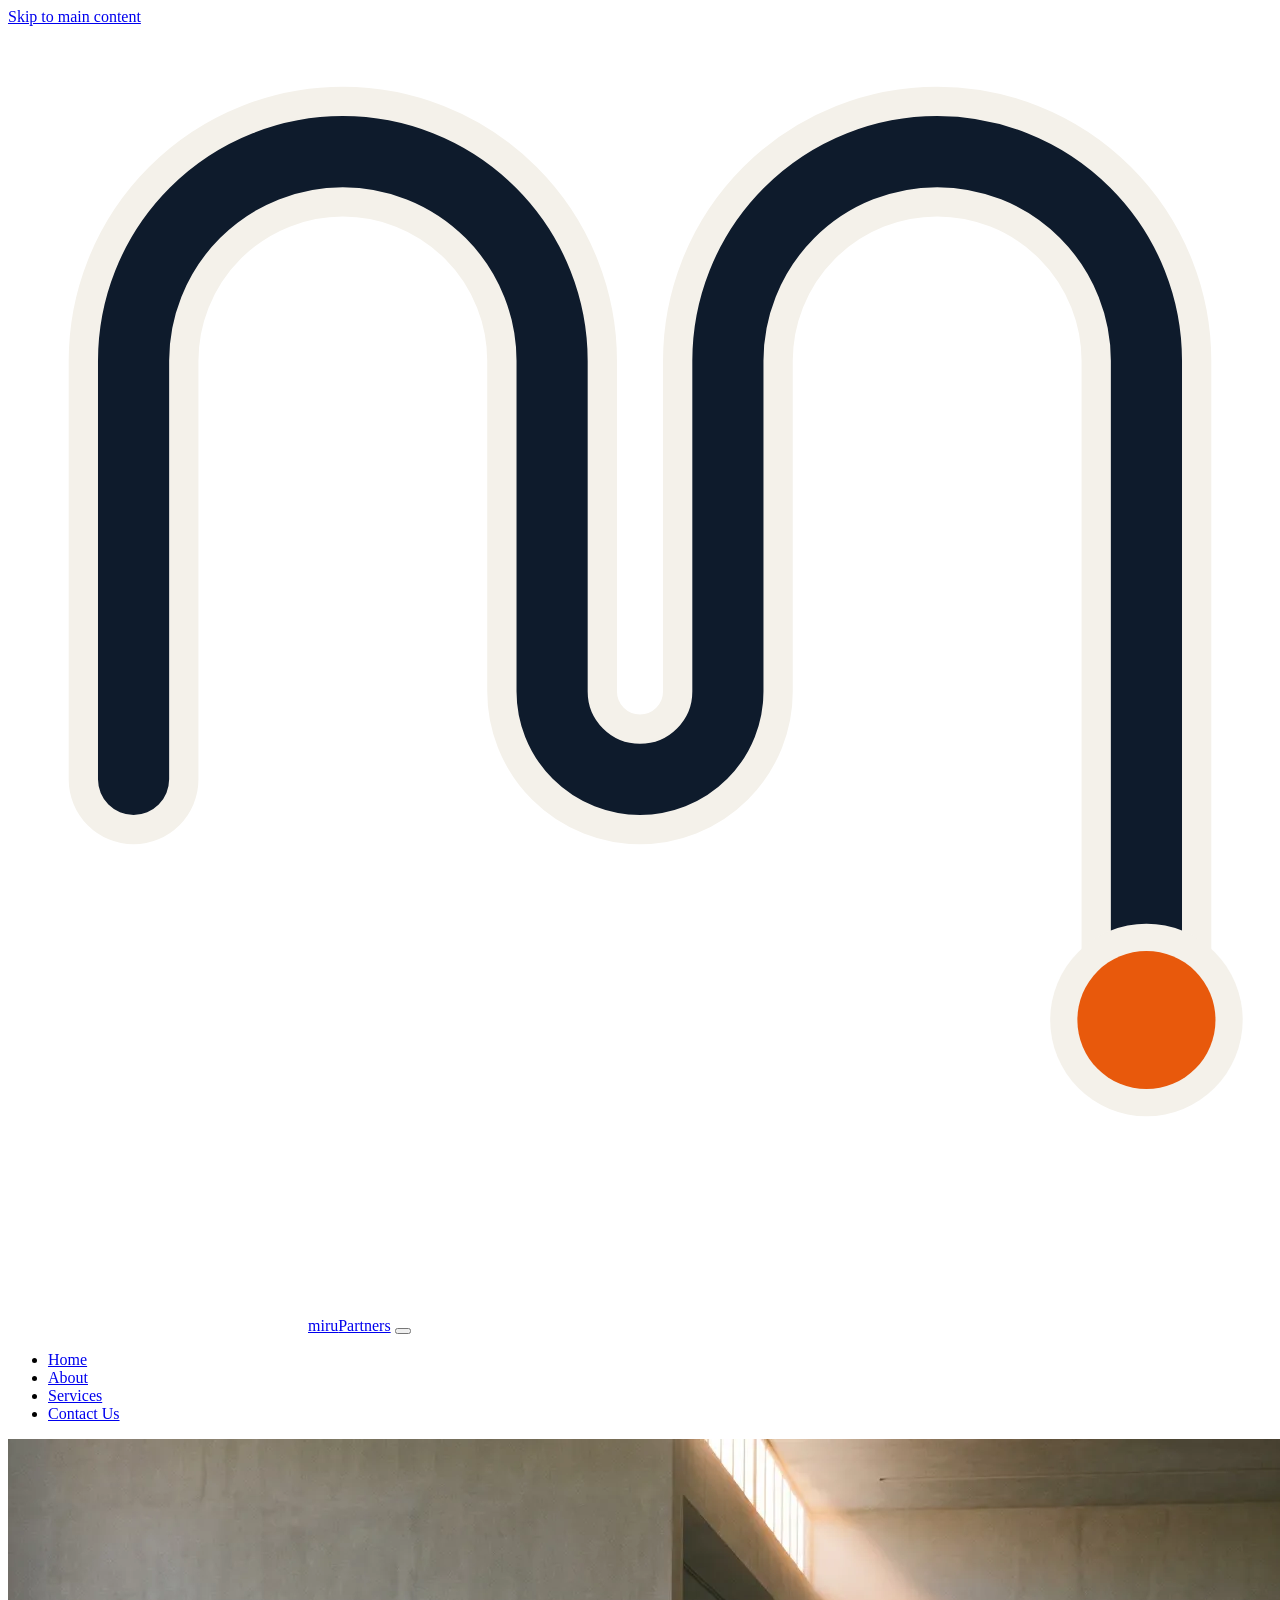
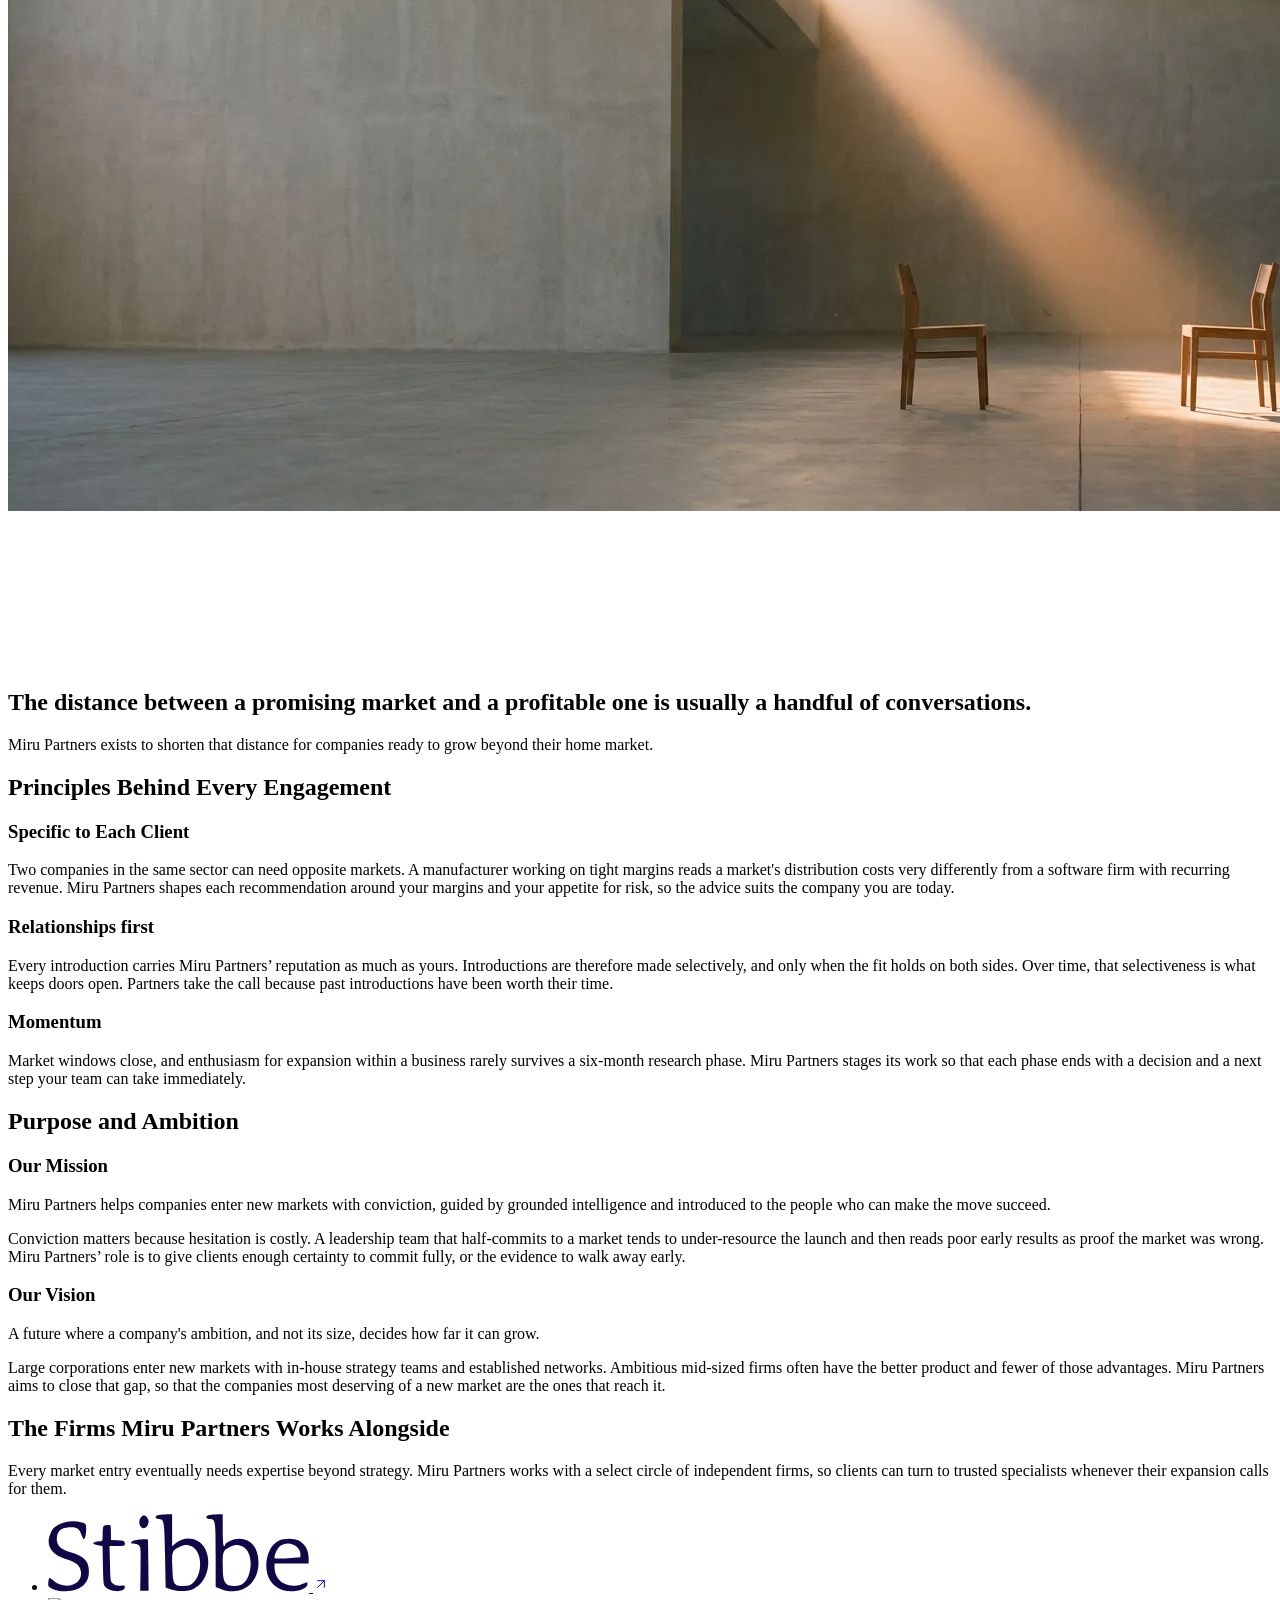
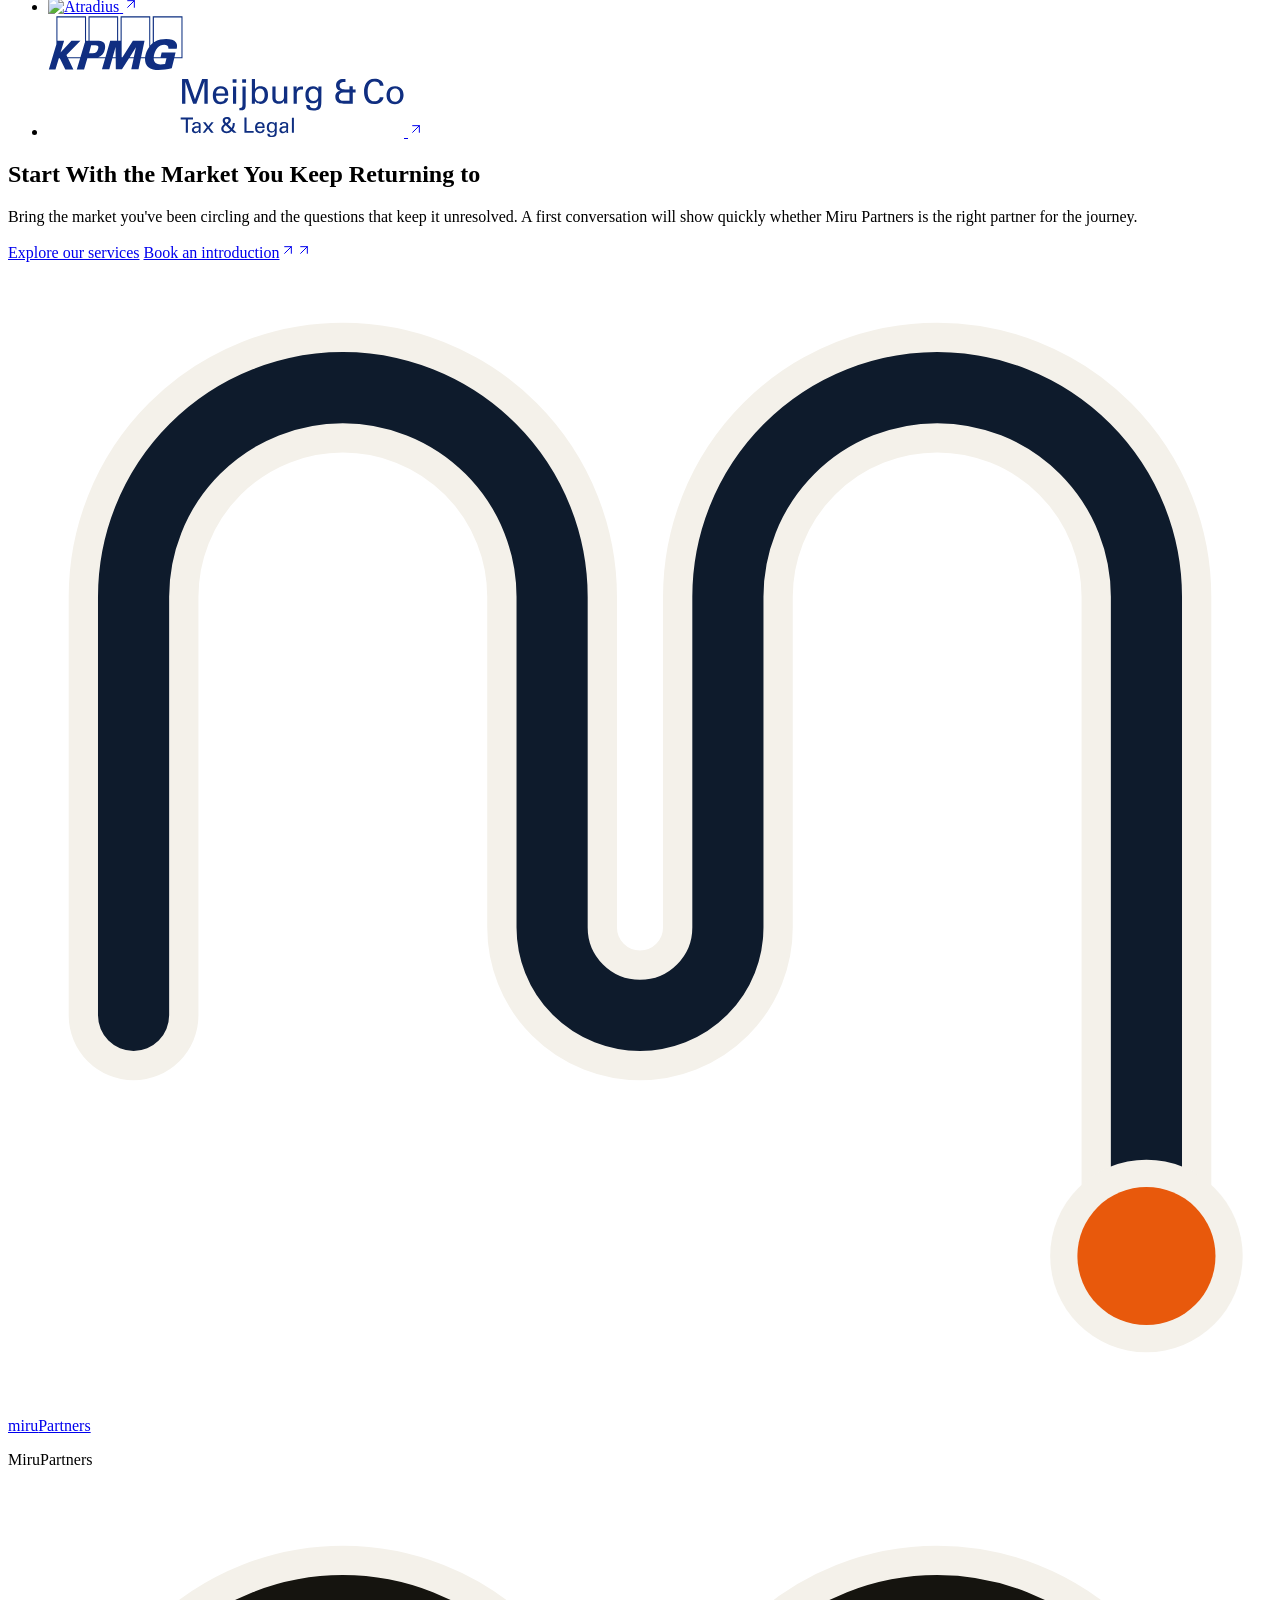
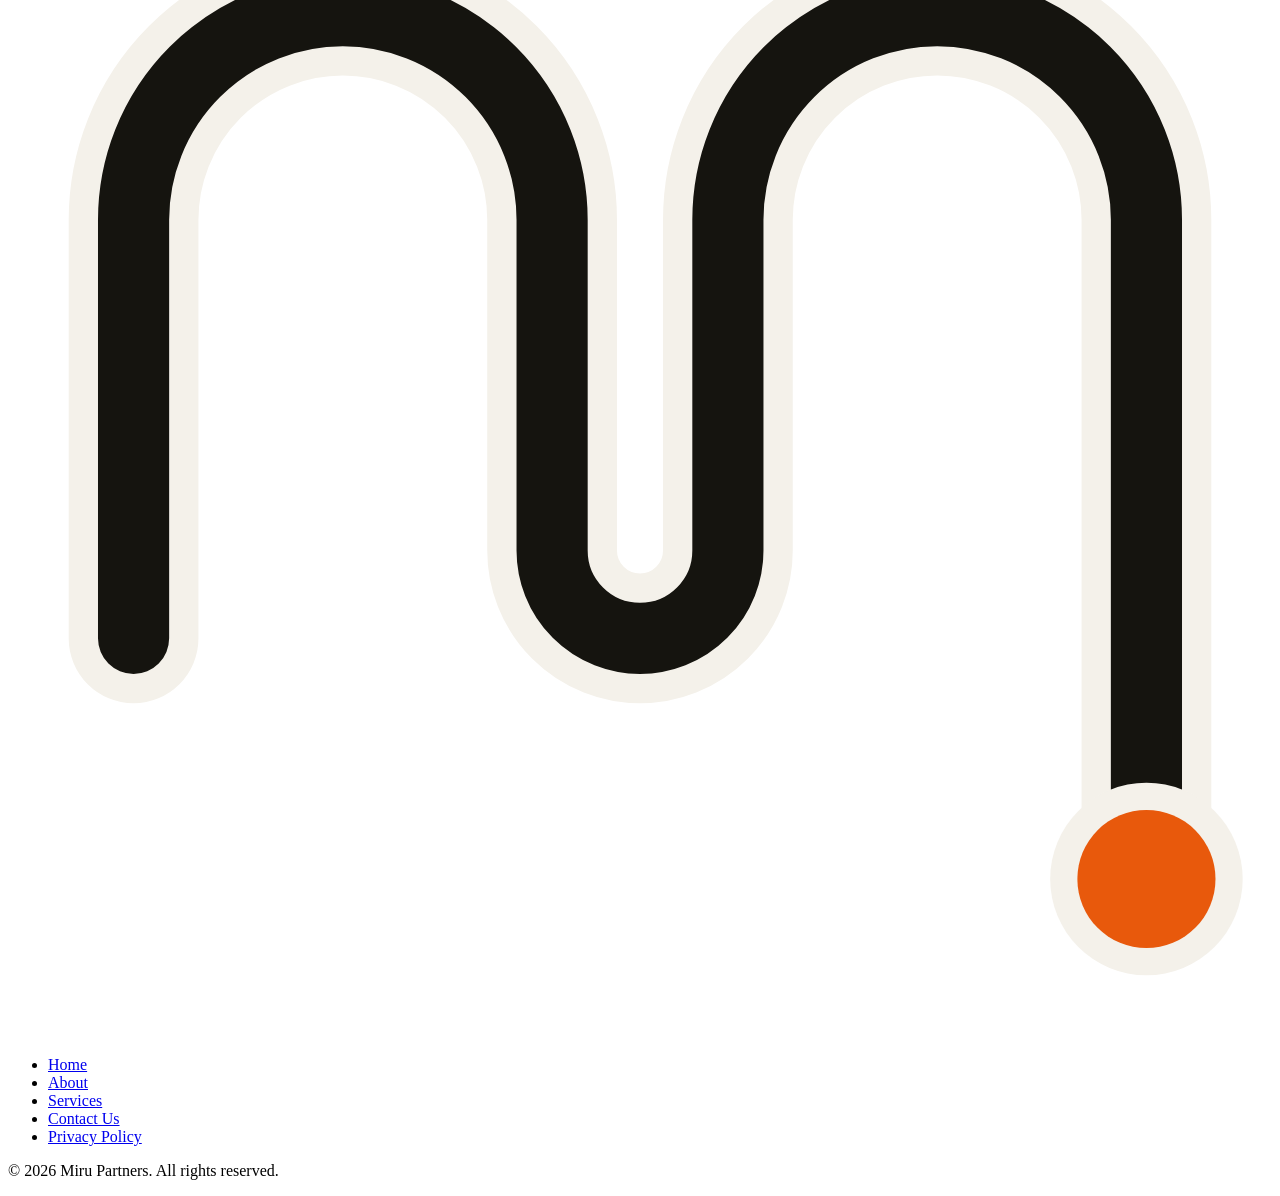
==== about/index.html @ 8a685271 "Add files via upload" ====
<!DOCTYPE html>
<html lang="en">
<head>
  <meta charset="utf-8">
  <meta name="viewport" content="width=device-width, initial-scale=1">
  <title>Miru Partners - About</title>
  <meta name="description" content="Miru Partners exists to shorten that distance for companies ready to grow beyond their home market.">
  <meta name="keywords" content="Miru Partners, Miru Partners About">
  <link rel="icon" href="/favicon.svg" type="image/svg+xml">
  <link rel="canonical" href="https://www.mirupartners.com/about/">
  <link rel="preload" href="/assets/fonts/archivo-latin-wdth-normal.woff2" as="font" type="font/woff2" crossorigin>
  <link rel="stylesheet" href="/assets/css/styles.css">
</head>
<body>
  <a class="skip-link" href="#main">Skip to main content</a>
  <div class="shell">
    <header class="site-header">
      <a class="logo" href="/" aria-label="Miru Partners, home"><span class="logo__mark" aria-hidden="true"><svg viewBox="0 0 6.04 5.5" fill="none"><path d="M0.6 3.6V1.6A1 1 0 0 1 2.6 1.6V3.18A0.42 0.42 0 0 0 3.44 3.18V1.6A1 1 0 0 1 5.44 1.6V4.75" stroke="#F4F1EA" stroke-width="0.62" stroke-linecap="round" stroke-linejoin="round"/><path d="M0.6 3.6V1.6A1 1 0 0 1 2.6 1.6V3.18A0.42 0.42 0 0 0 3.44 3.18V1.6A1 1 0 0 1 5.44 1.6V4.75" stroke="#0E1B2C" stroke-width="0.34" stroke-linecap="round" stroke-linejoin="round"/><circle cx="5.44" cy="4.75" r="0.46" fill="#F4F1EA"/><circle cx="5.44" cy="4.75" r="0.33" fill="#E8590C"/></svg><canvas></canvas></span><span class="logo__word"><span class="logo__name">miru</span><span class="logo__tag">Partners</span></span></a>
      <button class="menu-toggle" type="button" aria-expanded="false" aria-controls="site-nav" aria-label="Menu"><span></span><span></span></button>
      <nav class="site-nav" id="site-nav" aria-label="Primary">
        <ul>
          <li><a href="/">Home</a></li>
          <li><a href="/about/" aria-current="page">About</a></li>
          <li><a href="/services/">Services</a></li>
          <li><a href="/contact/">Contact Us</a></li>
        </ul>
      </nav>
    </header>

    <main id="main">
      <section class="hero hero--about">
        <div class="hero__media" aria-hidden="true">
          <img src="/assets/img/hero-about-1000.webp" srcset="/assets/img/hero-about-640.webp 640w, /assets/img/hero-about-1000.webp 1000w, /assets/img/hero-about-1600.webp 1584w" sizes="100vw" width="1584" height="672" alt="" fetchpriority="high">
          <span class="hero__glow"></span>
          <canvas class="hero__gl" aria-hidden="true"></canvas>
        </div>
        <div class="container hero__grid">
          <h1 class="statement">The distance between a promising market and a profitable one <span class="orb orb--live" aria-hidden="true"></span> <span class="fade">is usually a handful of conversations.</span></h1>
          <div class="hero__aside">
            <p class="body">Miru Partners exists to shorten that distance for companies ready to grow beyond their home market.</p>
          </div>
        </div>
        <span class="hero__cue" aria-hidden="true"></span>
      </section>

      <section class="section" aria-labelledby="principles">
        <div class="container">
          <h2 class="title reveal measure-16" id="principles">Principles Behind Every Engagement</h2>
          <div class="principles">
            <article class="principle reveal">
              <h3 class="heading">Specific to Each Client</h3>
              <p class="body">Two companies in the same sector can need opposite markets. A manufacturer working on tight margins reads a market's distribution costs very differently from a software firm with recurring revenue. Miru Partners shapes each recommendation around your margins and your appetite for risk, so the advice suits the company you are today.</p>
            </article>
            <article class="principle reveal">
              <h3 class="heading">Relationships first</h3>
              <p class="body">Every introduction carries Miru Partners’ reputation as much as yours. Introductions are therefore made selectively, and only when the fit holds on both sides. Over time, that selectiveness is what keeps doors open. Partners take the call because past introductions have been worth their time.</p>
            </article>
            <article class="principle reveal">
              <h3 class="heading">Momentum</h3>
              <p class="body">Market windows close, and enthusiasm for expansion within a business rarely survives a six-month research phase. Miru Partners stages its work so that each phase ends with a decision and a next step your team can take immediately.</p>
            </article>
          </div>
        </div>
      </section>

      <section class="section band" aria-labelledby="purpose">
        <div class="container">
          <h2 class="title reveal text-center" id="purpose">Purpose and <span class="orb" aria-hidden="true"></span> Ambition</h2>
          <div class="purpose">
            <article class="purpose__block reveal">
              <h3 class="eyebrow">Our Mission</h3>
              <p class="lead">Miru Partners helps companies enter new markets with conviction, guided by grounded intelligence and introduced to the people who can make the move succeed.</p>
              <p class="body">Conviction matters because hesitation is costly. A leadership team that half-commits to a market tends to under-resource the launch and then reads poor early results as proof the market was wrong. Miru Partners’ role is to give clients enough certainty to commit fully, or the evidence to walk away early.</p>
            </article>
            <article class="purpose__block reveal">
              <h3 class="eyebrow">Our Vision</h3>
              <p class="lead">A future where a company's ambition, and not its size, decides how far it can grow.</p>
              <p class="body">Large corporations enter new markets with in-house strategy teams and established networks. Ambitious mid-sized firms often have the better product and fewer of those advantages. Miru Partners aims to close that gap, so that the companies most deserving of a new market are the ones that reach it.</p>
            </article>
          </div>
        </div>
      </section>

      <section class="section" aria-labelledby="firms">
        <div class="container">
          <div class="split reveal">
            <h2 class="title title--sm" id="firms">The Firms Miru Partners Works Alongside</h2>
            <p class="body">Every market entry eventually needs expertise beyond strategy. Miru Partners works with a select circle of independent firms, so clients can turn to trusted specialists whenever their expansion calls for them.</p>
          </div>
          <ul class="partners">
            <li><a class="partner partner--logo" href="https://www.stibbe.com/" target="_blank" rel="noopener"><img class="partner__logo" src="/assets/img/partners/stibbe.png" alt="Stibbe" width="261" height="78" loading="lazy"> <svg width="16" height="16" viewBox="0 0 24 24" fill="none" stroke="currentColor" stroke-width="1.5" stroke-linecap="round" stroke-linejoin="round" aria-hidden="true"><path d="M7 17 17 7"/><path d="M7 7h10v10"/></svg></a></li>
            <li><a class="partner partner--logo" href="https://group.atradius.com/" target="_blank" rel="noopener"><img class="partner__logo" src="/assets/img/partners/atradius.svg" alt="Atradius" width="151" height="41" loading="lazy"> <svg width="16" height="16" viewBox="0 0 24 24" fill="none" stroke="currentColor" stroke-width="1.5" stroke-linecap="round" stroke-linejoin="round" aria-hidden="true"><path d="M7 17 17 7"/><path d="M7 7h10v10"/></svg></a></li>
            <li><a class="partner partner--logo" href="https://www.meijburg.com/" target="_blank" rel="noopener"><img class="partner__logo" src="/assets/img/partners/meijburg.png" alt="Meijburg &amp; Co" width="356" height="121" loading="lazy"> <svg width="16" height="16" viewBox="0 0 24 24" fill="none" stroke="currentColor" stroke-width="1.5" stroke-linecap="round" stroke-linejoin="round" aria-hidden="true"><path d="M7 17 17 7"/><path d="M7 7h10v10"/></svg></a></li>
          </ul>
        </div>
      </section>

      <section class="section hairline" aria-labelledby="start">
        <div class="container cta reveal">
          <h2 class="title title--sm" id="start">Start With the Market You Keep Returning to</h2>
          <div class="cta__text">
            <p class="body">Bring the market you've been circling and the questions that keep it unresolved. A first conversation will show quickly whether Miru Partners is the right partner for the journey.</p>
            <div class="actions">
              <a class="btn btn--outline" href="/services/"><span class="btn__label">Explore our services</span></a>
              <a class="btn" href="/contact/"><span class="btn__label">Book an introduction</span><span class="btn__icon" aria-hidden="true"><svg width="16" height="16" viewBox="0 0 24 24" fill="none" stroke="currentColor" stroke-width="1.5" stroke-linecap="round" stroke-linejoin="round"><path d="M7 17 17 7"/><path d="M7 7h10v10"/></svg><svg width="16" height="16" viewBox="0 0 24 24" fill="none" stroke="currentColor" stroke-width="1.5" stroke-linecap="round" stroke-linejoin="round"><path d="M7 17 17 7"/><path d="M7 7h10v10"/></svg></span></a>
            </div>
          </div>
        </div>
      </section>
    </main>

    <footer class="site-footer">
      <div class="container">
        <a class="logo logo--footer" href="/" aria-label="Miru Partners, home"><span class="logo__mark" aria-hidden="true"><svg viewBox="0 0 6.04 5.5" fill="none"><path d="M0.6 3.6V1.6A1 1 0 0 1 2.6 1.6V3.18A0.42 0.42 0 0 0 3.44 3.18V1.6A1 1 0 0 1 5.44 1.6V4.75" stroke="#F4F1EA" stroke-width="0.62" stroke-linecap="round" stroke-linejoin="round"/><path d="M0.6 3.6V1.6A1 1 0 0 1 2.6 1.6V3.18A0.42 0.42 0 0 0 3.44 3.18V1.6A1 1 0 0 1 5.44 1.6V4.75" stroke="#0E1B2C" stroke-width="0.34" stroke-linecap="round" stroke-linejoin="round"/><circle cx="5.44" cy="4.75" r="0.46" fill="#F4F1EA"/><circle cx="5.44" cy="4.75" r="0.33" fill="#E8590C"/></svg></span><span class="logo__word" aria-hidden="true"><span class="logo__name">miru</span><span class="logo__tag">Partners</span></span></a>
        <div class="site-footer__brand"><p class="site-footer__mark" aria-hidden="true"><span>Miru</span><span>Partners</span></p><svg class="site-footer__symbol" viewBox="0 0 6.04 5.5" fill="none"><path d="M0.6 3.6V1.6A1 1 0 0 1 2.6 1.6V3.18A0.42 0.42 0 0 0 3.44 3.18V1.6A1 1 0 0 1 5.44 1.6V4.75" stroke="#F4F1EA" stroke-width="0.62" stroke-linecap="round" stroke-linejoin="round"/><path d="M0.6 3.6V1.6A1 1 0 0 1 2.6 1.6V3.18A0.42 0.42 0 0 0 3.44 3.18V1.6A1 1 0 0 1 5.44 1.6V4.75" stroke="#15140F" stroke-width="0.34" stroke-linecap="round" stroke-linejoin="round"/><g class="sym-dot" transform="translate(5.44 4.75)" tabindex="0" role="slider" aria-label="Orange dot on the Miru mark: drag it along the M" aria-valuemin="0" aria-valuemax="100" aria-valuenow="100" aria-valuetext="End of the M"><circle class="sym-dot__hit" r="0.95" fill="transparent"/><circle r="0.46" fill="#F4F1EA"/><circle class="sym-dot__core" r="0.33" fill="#E8590C"/></g></svg></div>
        <div class="site-footer__row">
          <nav aria-label="Footer">
            <ul>
              <li><a href="/">Home</a></li>
              <li><a href="/about/">About</a></li>
              <li><a href="/services/">Services</a></li>
              <li><a href="/contact/">Contact Us</a></li>
              <li><a href="/privacy-policy/">Privacy Policy</a></li>
            </ul>
          </nav>
          <p>&copy; 2026 Miru Partners. All rights reserved.</p>
        </div>
      </div>
    </footer>
  </div>
  <!-- cookie copy below is a placeholder -->
  <section class="cookie" id="cookie-consent" aria-label="Cookie consent" hidden>
    <p class="cookie__text" id="cookie-consent-text">This website uses cookies. By continuing to use this website you are giving consent to cookies being used.</p>
    <div class="cookie__actions">
      <button class="btn btn--outline btn--sm cookie__decline" type="button" data-cookie-choice="declined"><span class="btn__label">Decline</span></button>
      <button class="btn btn--sm cookie__accept" type="button" data-cookie-choice="accepted"><span class="btn__label">Accept</span></button>
    </div>
  </section>
  <script src="/assets/js/vendor/three.min.js" defer></script>
  <script type="module" src="/assets/js/main.js"></script>
</body>
</html>
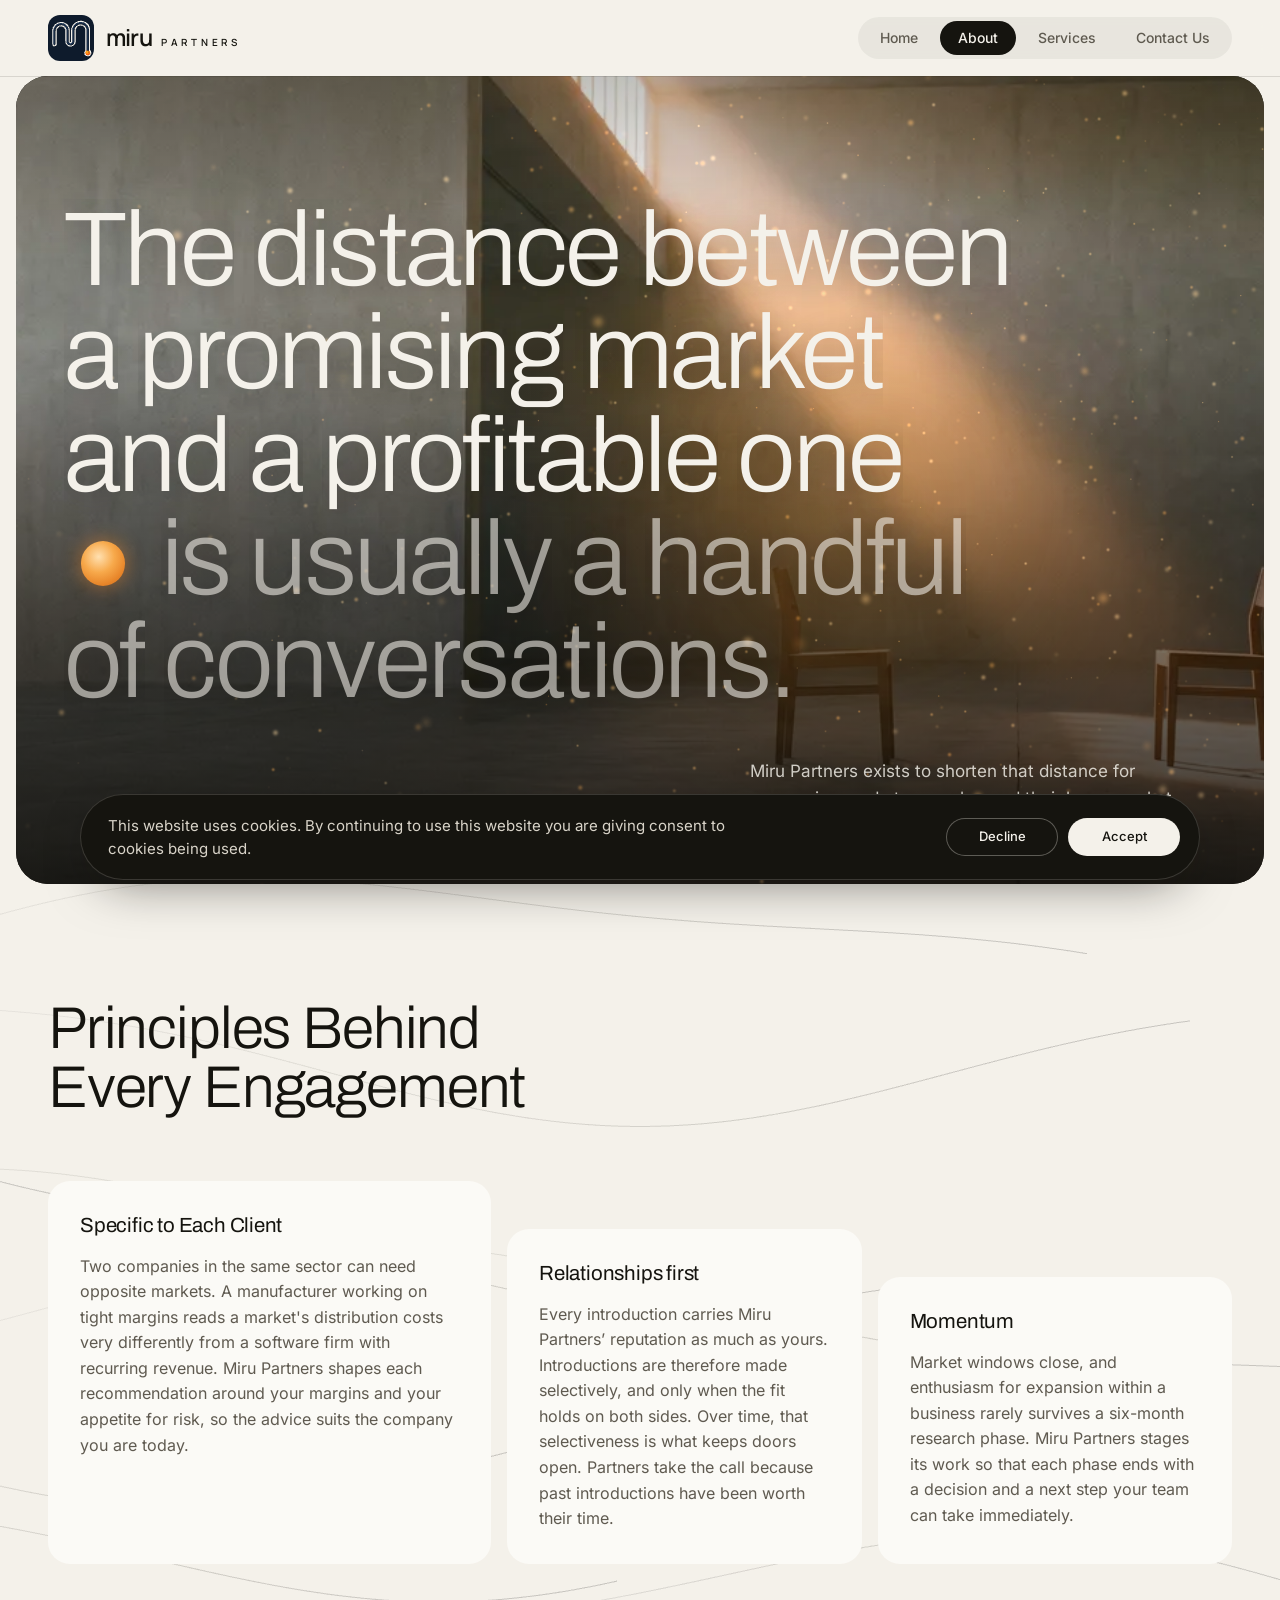
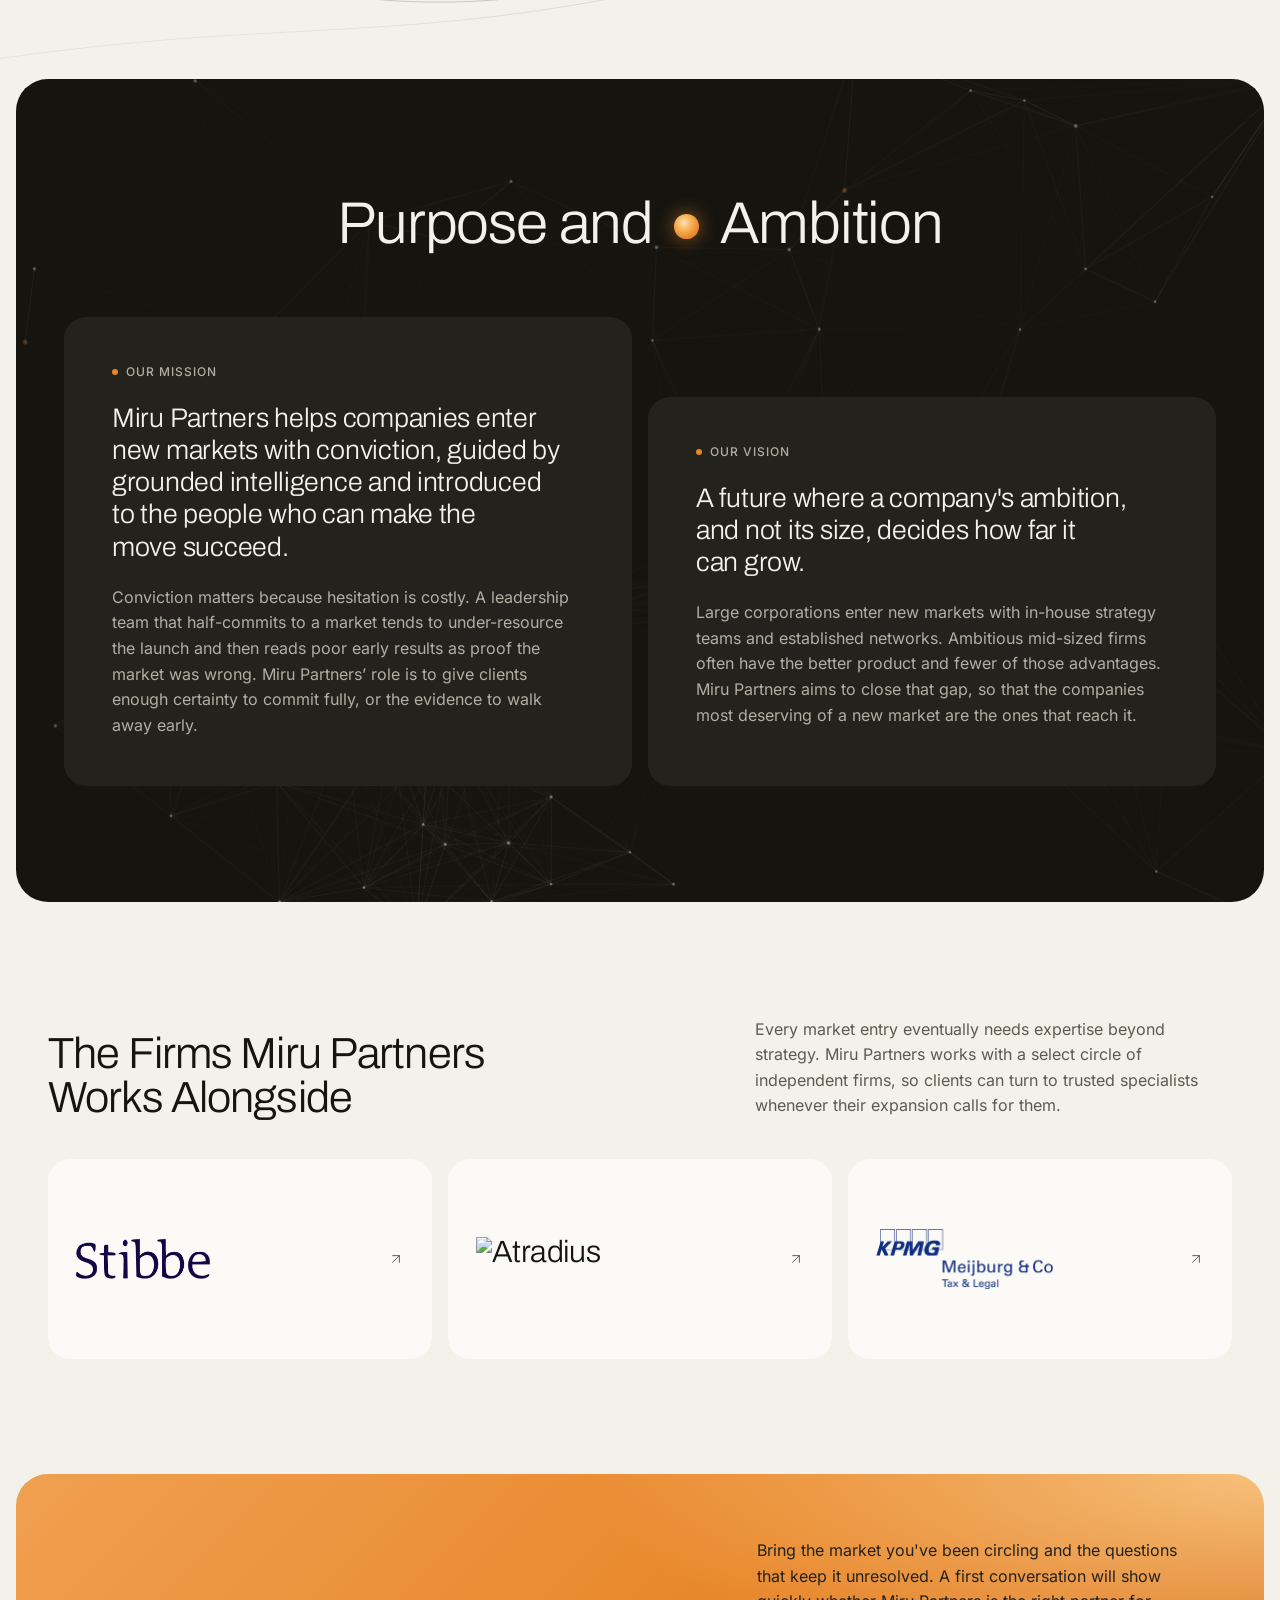
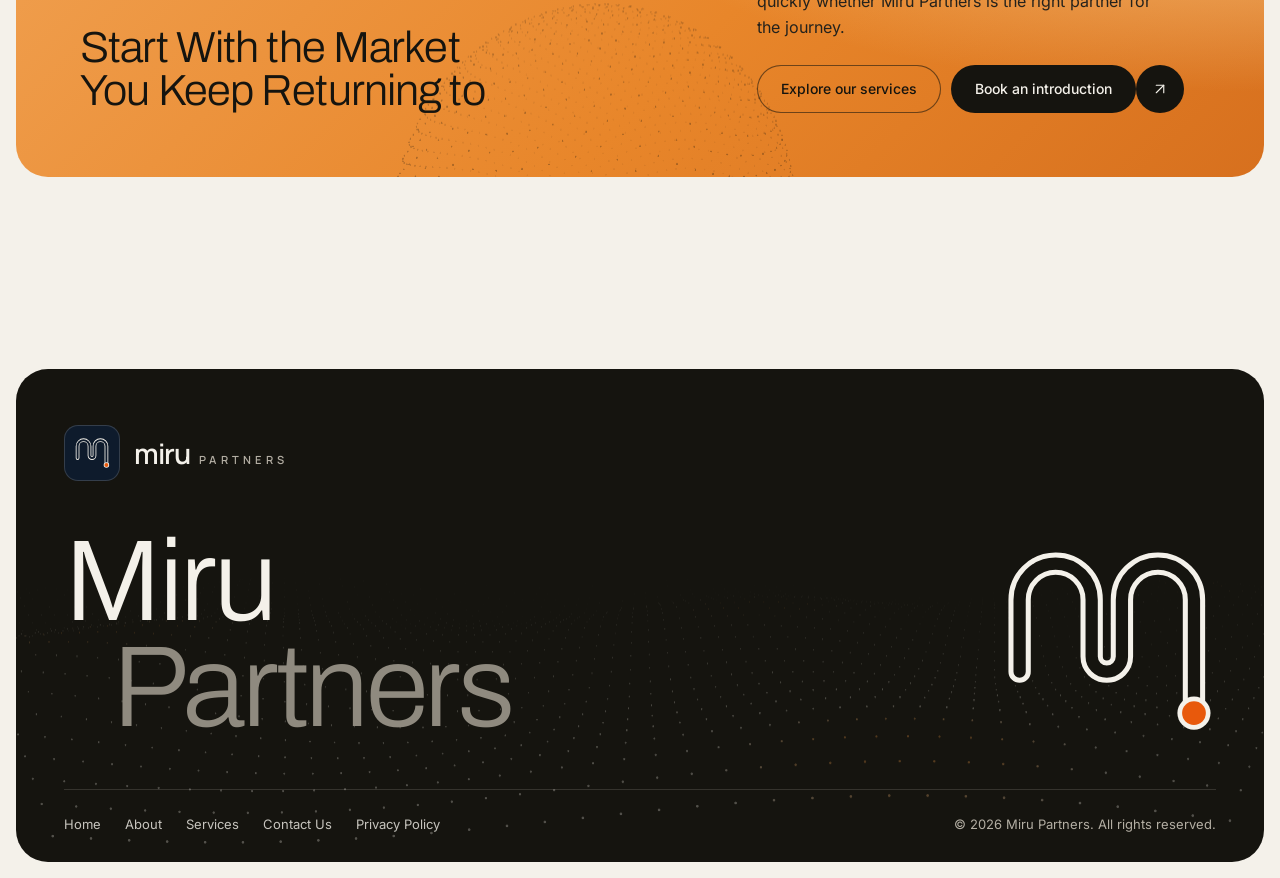
==== commit ecc13114: "Add files via upload" ====
--- a/about/index.html
+++ b/about/index.html
@@ -6,23 +6,23 @@
   <title>Miru Partners - About</title>
   <meta name="description" content="Miru Partners exists to shorten that distance for companies ready to grow beyond their home market.">
   <meta name="keywords" content="Miru Partners, Miru Partners About">
-  <link rel="icon" href="/favicon.svg" type="image/svg+xml">
+  <link rel="icon" href="../favicon.svg" type="image/svg+xml">
   <link rel="canonical" href="https://www.mirupartners.com/about/">
-  <link rel="preload" href="/assets/fonts/archivo-latin-wdth-normal.woff2" as="font" type="font/woff2" crossorigin>
-  <link rel="stylesheet" href="/assets/css/styles.css">
+  <link rel="preload" href="../assets/fonts/archivo-latin-wdth-normal.woff2" as="font" type="font/woff2" crossorigin>
+  <link rel="stylesheet" href="../assets/css/styles.css">
 </head>
 <body>
   <a class="skip-link" href="#main">Skip to main content</a>
   <div class="shell">
     <header class="site-header">
-      <a class="logo" href="/" aria-label="Miru Partners, home"><span class="logo__mark" aria-hidden="true"><svg viewBox="0 0 6.04 5.5" fill="none"><path d="M0.6 3.6V1.6A1 1 0 0 1 2.6 1.6V3.18A0.42 0.42 0 0 0 3.44 3.18V1.6A1 1 0 0 1 5.44 1.6V4.75" stroke="#F4F1EA" stroke-width="0.62" stroke-linecap="round" stroke-linejoin="round"/><path d="M0.6 3.6V1.6A1 1 0 0 1 2.6 1.6V3.18A0.42 0.42 0 0 0 3.44 3.18V1.6A1 1 0 0 1 5.44 1.6V4.75" stroke="#0E1B2C" stroke-width="0.34" stroke-linecap="round" stroke-linejoin="round"/><circle cx="5.44" cy="4.75" r="0.46" fill="#F4F1EA"/><circle cx="5.44" cy="4.75" r="0.33" fill="#E8590C"/></svg><canvas></canvas></span><span class="logo__word"><span class="logo__name">miru</span><span class="logo__tag">Partners</span></span></a>
+      <a class="logo" href="../" aria-label="Miru Partners, home"><span class="logo__mark" aria-hidden="true"><svg viewBox="0 0 6.04 5.5" fill="none"><path d="M0.6 3.6V1.6A1 1 0 0 1 2.6 1.6V3.18A0.42 0.42 0 0 0 3.44 3.18V1.6A1 1 0 0 1 5.44 1.6V4.75" stroke="#F4F1EA" stroke-width="0.62" stroke-linecap="round" stroke-linejoin="round"/><path d="M0.6 3.6V1.6A1 1 0 0 1 2.6 1.6V3.18A0.42 0.42 0 0 0 3.44 3.18V1.6A1 1 0 0 1 5.44 1.6V4.75" stroke="#0E1B2C" stroke-width="0.34" stroke-linecap="round" stroke-linejoin="round"/><circle cx="5.44" cy="4.75" r="0.46" fill="#F4F1EA"/><circle cx="5.44" cy="4.75" r="0.33" fill="#E8590C"/></svg><canvas></canvas></span><span class="logo__word"><span class="logo__name">miru</span><span class="logo__tag">Partners</span></span></a>
       <button class="menu-toggle" type="button" aria-expanded="false" aria-controls="site-nav" aria-label="Menu"><span></span><span></span></button>
       <nav class="site-nav" id="site-nav" aria-label="Primary">
         <ul>
-          <li><a href="/">Home</a></li>
-          <li><a href="/about/" aria-current="page">About</a></li>
-          <li><a href="/services/">Services</a></li>
-          <li><a href="/contact/">Contact Us</a></li>
+          <li><a href="../">Home</a></li>
+          <li><a href="../about/" aria-current="page">About</a></li>
+          <li><a href="../services/">Services</a></li>
+          <li><a href="../contact/">Contact Us</a></li>
         </ul>
       </nav>
     </header>
@@ -30,7 +30,7 @@
     <main id="main">
       <section class="hero hero--about">
         <div class="hero__media" aria-hidden="true">
-          <img src="/assets/img/hero-about-1000.webp" srcset="/assets/img/hero-about-640.webp 640w, /assets/img/hero-about-1000.webp 1000w, /assets/img/hero-about-1600.webp 1584w" sizes="100vw" width="1584" height="672" alt="" fetchpriority="high">
+          <img src="../assets/img/hero-about-1000.webp" srcset="../assets/img/hero-about-640.webp 640w, ../assets/img/hero-about-1000.webp 1000w, ../assets/img/hero-about-1600.webp 1584w" sizes="100vw" width="1584" height="672" alt="" fetchpriority="high">
           <span class="hero__glow"></span>
           <canvas class="hero__gl" aria-hidden="true"></canvas>
         </div>
@@ -88,9 +88,9 @@
             <p class="body">Every market entry eventually needs expertise beyond strategy. Miru Partners works with a select circle of independent firms, so clients can turn to trusted specialists whenever their expansion calls for them.</p>
           </div>
           <ul class="partners">
-            <li><a class="partner partner--logo" href="https://www.stibbe.com/" target="_blank" rel="noopener"><img class="partner__logo" src="/assets/img/partners/stibbe.png" alt="Stibbe" width="261" height="78" loading="lazy"> <svg width="16" height="16" viewBox="0 0 24 24" fill="none" stroke="currentColor" stroke-width="1.5" stroke-linecap="round" stroke-linejoin="round" aria-hidden="true"><path d="M7 17 17 7"/><path d="M7 7h10v10"/></svg></a></li>
-            <li><a class="partner partner--logo" href="https://group.atradius.com/" target="_blank" rel="noopener"><img class="partner__logo" src="/assets/img/partners/atradius.svg" alt="Atradius" width="151" height="41" loading="lazy"> <svg width="16" height="16" viewBox="0 0 24 24" fill="none" stroke="currentColor" stroke-width="1.5" stroke-linecap="round" stroke-linejoin="round" aria-hidden="true"><path d="M7 17 17 7"/><path d="M7 7h10v10"/></svg></a></li>
-            <li><a class="partner partner--logo" href="https://www.meijburg.com/" target="_blank" rel="noopener"><img class="partner__logo" src="/assets/img/partners/meijburg.png" alt="Meijburg &amp; Co" width="356" height="121" loading="lazy"> <svg width="16" height="16" viewBox="0 0 24 24" fill="none" stroke="currentColor" stroke-width="1.5" stroke-linecap="round" stroke-linejoin="round" aria-hidden="true"><path d="M7 17 17 7"/><path d="M7 7h10v10"/></svg></a></li>
+            <li><a class="partner partner--logo" href="https://www.stibbe.com/" target="_blank" rel="noopener"><img class="partner__logo" src="../assets/img/partners/stibbe.png" alt="Stibbe" width="261" height="78" loading="lazy"> <svg width="16" height="16" viewBox="0 0 24 24" fill="none" stroke="currentColor" stroke-width="1.5" stroke-linecap="round" stroke-linejoin="round" aria-hidden="true"><path d="M7 17 17 7"/><path d="M7 7h10v10"/></svg></a></li>
+            <li><a class="partner partner--logo" href="https://group.atradius.com/" target="_blank" rel="noopener"><img class="partner__logo" src="../assets/img/partners/atradius.svg" alt="Atradius" width="151" height="41" loading="lazy"> <svg width="16" height="16" viewBox="0 0 24 24" fill="none" stroke="currentColor" stroke-width="1.5" stroke-linecap="round" stroke-linejoin="round" aria-hidden="true"><path d="M7 17 17 7"/><path d="M7 7h10v10"/></svg></a></li>
+            <li><a class="partner partner--logo" href="https://www.meijburg.com/" target="_blank" rel="noopener"><img class="partner__logo" src="../assets/img/partners/meijburg.png" alt="Meijburg &amp; Co" width="356" height="121" loading="lazy"> <svg width="16" height="16" viewBox="0 0 24 24" fill="none" stroke="currentColor" stroke-width="1.5" stroke-linecap="round" stroke-linejoin="round" aria-hidden="true"><path d="M7 17 17 7"/><path d="M7 7h10v10"/></svg></a></li>
           </ul>
         </div>
       </section>
@@ -101,8 +101,8 @@
           <div class="cta__text">
             <p class="body">Bring the market you've been circling and the questions that keep it unresolved. A first conversation will show quickly whether Miru Partners is the right partner for the journey.</p>
             <div class="actions">
-              <a class="btn btn--outline" href="/services/"><span class="btn__label">Explore our services</span></a>
-              <a class="btn" href="/contact/"><span class="btn__label">Book an introduction</span><span class="btn__icon" aria-hidden="true"><svg width="16" height="16" viewBox="0 0 24 24" fill="none" stroke="currentColor" stroke-width="1.5" stroke-linecap="round" stroke-linejoin="round"><path d="M7 17 17 7"/><path d="M7 7h10v10"/></svg><svg width="16" height="16" viewBox="0 0 24 24" fill="none" stroke="currentColor" stroke-width="1.5" stroke-linecap="round" stroke-linejoin="round"><path d="M7 17 17 7"/><path d="M7 7h10v10"/></svg></span></a>
+              <a class="btn btn--outline" href="../services/"><span class="btn__label">Explore our services</span></a>
+              <a class="btn" href="../contact/"><span class="btn__label">Book an introduction</span><span class="btn__icon" aria-hidden="true"><svg width="16" height="16" viewBox="0 0 24 24" fill="none" stroke="currentColor" stroke-width="1.5" stroke-linecap="round" stroke-linejoin="round"><path d="M7 17 17 7"/><path d="M7 7h10v10"/></svg><svg width="16" height="16" viewBox="0 0 24 24" fill="none" stroke="currentColor" stroke-width="1.5" stroke-linecap="round" stroke-linejoin="round"><path d="M7 17 17 7"/><path d="M7 7h10v10"/></svg></span></a>
             </div>
           </div>
         </div>
@@ -111,16 +111,16 @@
 
     <footer class="site-footer">
       <div class="container">
-        <a class="logo logo--footer" href="/" aria-label="Miru Partners, home"><span class="logo__mark" aria-hidden="true"><svg viewBox="0 0 6.04 5.5" fill="none"><path d="M0.6 3.6V1.6A1 1 0 0 1 2.6 1.6V3.18A0.42 0.42 0 0 0 3.44 3.18V1.6A1 1 0 0 1 5.44 1.6V4.75" stroke="#F4F1EA" stroke-width="0.62" stroke-linecap="round" stroke-linejoin="round"/><path d="M0.6 3.6V1.6A1 1 0 0 1 2.6 1.6V3.18A0.42 0.42 0 0 0 3.44 3.18V1.6A1 1 0 0 1 5.44 1.6V4.75" stroke="#0E1B2C" stroke-width="0.34" stroke-linecap="round" stroke-linejoin="round"/><circle cx="5.44" cy="4.75" r="0.46" fill="#F4F1EA"/><circle cx="5.44" cy="4.75" r="0.33" fill="#E8590C"/></svg></span><span class="logo__word" aria-hidden="true"><span class="logo__name">miru</span><span class="logo__tag">Partners</span></span></a>
+        <a class="logo logo--footer" href="../" aria-label="Miru Partners, home"><span class="logo__mark" aria-hidden="true"><svg viewBox="0 0 6.04 5.5" fill="none"><path d="M0.6 3.6V1.6A1 1 0 0 1 2.6 1.6V3.18A0.42 0.42 0 0 0 3.44 3.18V1.6A1 1 0 0 1 5.44 1.6V4.75" stroke="#F4F1EA" stroke-width="0.62" stroke-linecap="round" stroke-linejoin="round"/><path d="M0.6 3.6V1.6A1 1 0 0 1 2.6 1.6V3.18A0.42 0.42 0 0 0 3.44 3.18V1.6A1 1 0 0 1 5.44 1.6V4.75" stroke="#0E1B2C" stroke-width="0.34" stroke-linecap="round" stroke-linejoin="round"/><circle cx="5.44" cy="4.75" r="0.46" fill="#F4F1EA"/><circle cx="5.44" cy="4.75" r="0.33" fill="#E8590C"/></svg></span><span class="logo__word" aria-hidden="true"><span class="logo__name">miru</span><span class="logo__tag">Partners</span></span></a>
         <div class="site-footer__brand"><p class="site-footer__mark" aria-hidden="true"><span>Miru</span><span>Partners</span></p><svg class="site-footer__symbol" viewBox="0 0 6.04 5.5" fill="none"><path d="M0.6 3.6V1.6A1 1 0 0 1 2.6 1.6V3.18A0.42 0.42 0 0 0 3.44 3.18V1.6A1 1 0 0 1 5.44 1.6V4.75" stroke="#F4F1EA" stroke-width="0.62" stroke-linecap="round" stroke-linejoin="round"/><path d="M0.6 3.6V1.6A1 1 0 0 1 2.6 1.6V3.18A0.42 0.42 0 0 0 3.44 3.18V1.6A1 1 0 0 1 5.44 1.6V4.75" stroke="#15140F" stroke-width="0.34" stroke-linecap="round" stroke-linejoin="round"/><g class="sym-dot" transform="translate(5.44 4.75)" tabindex="0" role="slider" aria-label="Orange dot on the Miru mark: drag it along the M" aria-valuemin="0" aria-valuemax="100" aria-valuenow="100" aria-valuetext="End of the M"><circle class="sym-dot__hit" r="0.95" fill="transparent"/><circle r="0.46" fill="#F4F1EA"/><circle class="sym-dot__core" r="0.33" fill="#E8590C"/></g></svg></div>
         <div class="site-footer__row">
           <nav aria-label="Footer">
             <ul>
-              <li><a href="/">Home</a></li>
-              <li><a href="/about/">About</a></li>
-              <li><a href="/services/">Services</a></li>
-              <li><a href="/contact/">Contact Us</a></li>
-              <li><a href="/privacy-policy/">Privacy Policy</a></li>
+              <li><a href="../">Home</a></li>
+              <li><a href="../about/">About</a></li>
+              <li><a href="../services/">Services</a></li>
+              <li><a href="../contact/">Contact Us</a></li>
+              <li><a href="../privacy-policy/">Privacy Policy</a></li>
             </ul>
           </nav>
           <p>&copy; 2026 Miru Partners. All rights reserved.</p>
@@ -136,7 +136,7 @@
       <button class="btn btn--sm cookie__accept" type="button" data-cookie-choice="accepted"><span class="btn__label">Accept</span></button>
     </div>
   </section>
-  <script src="/assets/js/vendor/three.min.js" defer></script>
-  <script type="module" src="/assets/js/main.js"></script>
+  <script src="../assets/js/vendor/three.min.js" defer></script>
+  <script type="module" src="../assets/js/main.js"></script>
 </body>
 </html>
--- a/assets/css/styles.css
+++ b/assets/css/styles.css
@@ -0,0 +1,2825 @@
+@font-face {
+  font-family: 'Archivo';
+  font-style: normal;
+  font-display: swap;
+  font-weight: 200 500;
+  font-stretch: 62% 125%;
+  src: url('../fonts/archivo-latin-ext-wdth-normal.woff2') format('woff2');
+  unicode-range:
+    U+0100-02BA, U+02BD-02C5, U+02C7-02CC, U+02CE-02D7, U+02DD-02FF, U+0304, U+0308, U+0329, U+1D00-1DBF,
+    U+1E00-1E9F, U+1EF2-1EFF, U+2020, U+20A0-20AB, U+20AD-20C0, U+2113, U+2C60-2C7F, U+A720-A7FF;
+}
+
+@font-face {
+  font-family: 'Archivo';
+  font-style: normal;
+  font-display: swap;
+  font-weight: 200 500;
+  font-stretch: 62% 125%;
+  src: url('../fonts/archivo-latin-wdth-normal.woff2') format('woff2');
+  unicode-range:
+    U+0000-00FF, U+0131, U+0152-0153, U+02BB-02BC, U+02C6, U+02DA, U+02DC, U+0304, U+0308, U+0329,
+    U+2000-206F, U+20AC, U+2122, U+2191, U+2193, U+2212, U+2215, U+FEFF, U+FFFD;
+}
+
+@font-face {
+  font-family: 'Inter';
+  font-style: normal;
+  font-display: swap;
+  font-weight: 400;
+  src: url('../fonts/inter-latin-ext-400-normal.woff2') format('woff2');
+  unicode-range:
+    U+0100-02BA, U+02BD-02C5, U+02C7-02CC, U+02CE-02D7, U+02DD-02FF, U+0304, U+0308, U+0329, U+1D00-1DBF,
+    U+1E00-1E9F, U+1EF2-1EFF, U+2020, U+20A0-20AB, U+20AD-20C0, U+2113, U+2C60-2C7F, U+A720-A7FF;
+}
+
+@font-face {
+  font-family: 'Inter';
+  font-style: normal;
+  font-display: swap;
+  font-weight: 400;
+  src: url('../fonts/inter-latin-400-normal.woff2') format('woff2');
+  unicode-range:
+    U+0000-00FF, U+0131, U+0152-0153, U+02BB-02BC, U+02C6, U+02DA, U+02DC, U+0304, U+0308, U+0329,
+    U+2000-206F, U+20AC, U+2122, U+2191, U+2193, U+2212, U+2215, U+FEFF, U+FFFD;
+}
+
+@font-face {
+  font-family: 'Inter';
+  font-style: normal;
+  font-display: swap;
+  font-weight: 500;
+  src: url('../fonts/inter-latin-ext-500-normal.woff2') format('woff2');
+  unicode-range:
+    U+0100-02BA, U+02BD-02C5, U+02C7-02CC, U+02CE-02D7, U+02DD-02FF, U+0304, U+0308, U+0329, U+1D00-1DBF,
+    U+1E00-1E9F, U+1EF2-1EFF, U+2020, U+20A0-20AB, U+20AD-20C0, U+2113, U+2C60-2C7F, U+A720-A7FF;
+}
+
+@font-face {
+  font-family: 'Inter';
+  font-style: normal;
+  font-display: swap;
+  font-weight: 500;
+  src: url('../fonts/inter-latin-500-normal.woff2') format('woff2');
+  unicode-range:
+    U+0000-00FF, U+0131, U+0152-0153, U+02BB-02BC, U+02C6, U+02DA, U+02DC, U+0304, U+0308, U+0329,
+    U+2000-206F, U+20AC, U+2122, U+2191, U+2193, U+2212, U+2215, U+FEFF, U+FFFD;
+}
+
+@font-face {
+  font-family: 'Manrope';
+  font-style: normal;
+  font-display: swap;
+  font-weight: 600;
+  src: url('../fonts/manrope-latin-ext-600-normal.woff2') format('woff2');
+  unicode-range:
+    U+0100-02BA, U+02BD-02C5, U+02C7-02CC, U+02CE-02D7, U+02DD-02FF, U+0304, U+0308, U+0329, U+1D00-1DBF,
+    U+1E00-1E9F, U+1EF2-1EFF, U+2020, U+20A0-20AB, U+20AD-20C0, U+2113, U+2C60-2C7F, U+A720-A7FF;
+}
+
+@font-face {
+  font-family: 'Manrope';
+  font-style: normal;
+  font-display: swap;
+  font-weight: 600;
+  src: url('../fonts/manrope-latin-600-normal.woff2') format('woff2');
+  unicode-range:
+    U+0000-00FF, U+0131, U+0152-0153, U+02BB-02BC, U+02C6, U+02DA, U+02DC, U+0304, U+0308, U+0329,
+    U+2000-206F, U+20AC, U+2122, U+2191, U+2193, U+2212, U+2215, U+FEFF, U+FFFD;
+}
+
+:root {
+  --paper: #f4f1ea;
+  --paper-2: #ebe6db;
+  --card: #fbfaf6;
+  --ink: #15140f;
+  --ink-2: #24221c;
+  --grey: #8c877c;
+  --muted: #5f5a50;
+  --line: rgba(21, 20, 15, 0.12);
+  --amber: #e8862a;
+  --amber-deep: #c8661a;
+
+  --bg: var(--paper);
+  --surface: var(--card);
+  --text: var(--ink);
+  --fade: var(--grey);
+  --divider: var(--line);
+  --btn: var(--ink);
+  --btn-text: var(--paper);
+  --focus: var(--amber-deep);
+
+  --title: 'Archivo', 'Helvetica Neue', Arial, sans-serif;
+  --sans: 'Inter', system-ui, -apple-system, 'Segoe UI', sans-serif;
+  --ease-out: cubic-bezier(0.16, 1, 0.3, 1);
+  --ease: cubic-bezier(0.2, 0, 0, 1);
+  --gutter: clamp(1.25rem, 4vw, 3rem);
+  --content: 1440px;
+  --section: clamp(4.5rem, 9vw, 8rem);
+  --radius: 22px;
+}
+
+.band {
+  --bg: var(--ink);
+  --surface: var(--ink-2);
+  --text: #f4f1ea;
+  --fade: #8f8a7f;
+  --muted: #b3aea3;
+  --divider: rgba(244, 241, 234, 0.14);
+  --btn: #f4f1ea;
+  --btn-text: var(--ink);
+  --focus: var(--amber);
+}
+
+*,
+*::before,
+*::after {
+  box-sizing: border-box;
+}
+
+html {
+  -webkit-text-size-adjust: 100%;
+  scroll-behavior: smooth;
+  scroll-padding-top: 96px;
+}
+
+body {
+  margin: 0;
+  overflow-x: clip;
+  background: var(--paper);
+  color: var(--text);
+  font: 400 1rem/1.6 var(--sans);
+  -webkit-font-smoothing: antialiased;
+  -moz-osx-font-smoothing: grayscale;
+}
+
+h1,
+h2,
+h3,
+h4,
+h5,
+p,
+ul,
+ol,
+dl,
+dd,
+figure {
+  margin: 0;
+}
+
+h1,
+h2,
+h3,
+h4,
+h5 {
+  font-weight: inherit;
+  font-size: inherit;
+}
+
+ul,
+ol {
+  padding: 0;
+  list-style: none;
+}
+
+a {
+  color: inherit;
+  text-underline-offset: 3px;
+  text-decoration-thickness: 1px;
+}
+
+a:hover {
+  color: inherit;
+}
+
+::selection {
+  background: var(--amber);
+  color: var(--ink);
+}
+
+:focus {
+  outline: none;
+}
+
+:focus-visible {
+  outline: 2px solid var(--focus);
+  outline-offset: 3px;
+}
+
+.skip-link {
+  position: absolute;
+  top: 12px;
+  left: 12px;
+  z-index: 9999;
+  padding: 10px 16px;
+  border-radius: 999px;
+  background: var(--ink);
+  color: var(--paper);
+  font: 500 0.8125rem/1 var(--sans);
+  text-decoration: none;
+  transform: translateY(-200%);
+}
+
+.skip-link:focus-visible {
+  transform: none;
+}
+
+.shell {
+  position: relative;
+}
+
+.container {
+  width: 100%;
+  max-width: calc(var(--content) + var(--gutter) * 2);
+  margin: 0 auto;
+  padding: 0 var(--gutter);
+}
+
+.section {
+  padding: var(--section) 0;
+  background: var(--bg);
+  color: var(--text);
+}
+
+.band {
+  margin: 0 8px;
+  border-radius: var(--radius);
+}
+
+@media (min-width: 1024px) {
+  .band {
+    margin: 0 16px;
+    border-radius: 32px;
+  }
+}
+
+.title {
+  font-family: var(--title);
+  font-weight: 300;
+  font-size: clamp(2rem, 4.6vw, 4.25rem);
+  line-height: 1;
+  letter-spacing: -0.02em;
+  text-wrap: balance;
+}
+
+.title--sm {
+  font-size: clamp(1.75rem, 3.4vw, 3.1rem);
+}
+
+.statement {
+  font-family: var(--title);
+  font-weight: 300;
+  font-size: clamp(2.4rem, 6.2vw, 6rem);
+  line-height: 0.98;
+  letter-spacing: -0.025em;
+  text-wrap: balance;
+}
+
+.lead {
+  font-family: var(--title);
+  font-weight: 300;
+  font-size: clamp(1.3rem, 2.1vw, 1.9rem);
+  line-height: 1.2;
+  letter-spacing: -0.01em;
+  text-wrap: pretty;
+}
+
+.heading {
+  font-family: var(--title);
+  font-weight: 400;
+  font-size: clamp(1.15rem, 1.6vw, 1.45rem);
+  line-height: 1.2;
+  letter-spacing: -0.01em;
+  text-wrap: pretty;
+}
+
+.eyebrow {
+  display: inline-flex;
+  align-items: center;
+  gap: 8px;
+  font: 500 0.75rem/1.2 var(--sans);
+  letter-spacing: 0.08em;
+  text-transform: uppercase;
+  color: var(--muted);
+}
+
+.eyebrow::before {
+  content: '';
+  width: 6px;
+  height: 6px;
+  border-radius: 50%;
+  background: var(--amber);
+}
+
+.body {
+  max-width: 46ch;
+  color: var(--muted);
+  text-wrap: pretty;
+}
+
+.fade {
+  color: var(--fade);
+}
+
+.orb {
+  display: inline-block;
+  width: 0.42em;
+  height: 0.42em;
+  margin: 0 0.16em;
+  vertical-align: 0.08em;
+  border-radius: 50%;
+  background: radial-gradient(circle at 40% 35%, #ffe0b0 0%, #f7a94b 40%, #e8862a 70%, #c8661a 100%);
+  box-shadow: 0 0 18px 2px rgba(232, 134, 42, 0.45);
+}
+
+.orb--live {
+  animation: breathe 5s cubic-bezier(0.37, 0, 0.63, 1) infinite;
+}
+
+.photo {
+  position: relative;
+  border-radius: var(--radius);
+  overflow: hidden;
+  background:
+    linear-gradient(180deg, rgba(255, 214, 160, 0.35) 0%, rgba(0, 0, 0, 0) 45%),
+    radial-gradient(120% 90% at 70% 10%, #f6c27d 0%, #e8862a 30%, #a9531a 62%, #4a2610 100%);
+}
+
+.photo img {
+  display: block;
+  width: 100%;
+  height: 100%;
+  object-fit: cover;
+}
+
+.photo--b {
+  background: radial-gradient(120% 90% at 25% 20%, #d9d3c4 0%, #a9a293 35%, #6e685c 70%, #2f2c25 100%);
+}
+
+.btn {
+  position: relative;
+  display: inline-flex;
+  align-items: center;
+  gap: 10px;
+  height: 46px;
+  padding: 0 8px 0 22px;
+  border: 0;
+  border-radius: 999px;
+  background: var(--btn);
+  color: var(--btn-text);
+  font: 500 0.875rem/1 var(--sans);
+  text-decoration: none;
+  white-space: nowrap;
+  cursor: pointer;
+  transition:
+    background-color 0.18s var(--ease),
+    transform 0.08s var(--ease);
+}
+
+a.btn:hover {
+  color: var(--btn-text);
+}
+a.btn--outline:hover {
+  color: var(--text);
+}
+.hairline a.btn--outline:hover {
+  color: var(--ink);
+}
+
+.btn svg {
+  box-sizing: content-box;
+  padding: 8px;
+  border-radius: 50%;
+  background: var(--amber);
+  color: var(--ink);
+  transition: transform 0.28s var(--ease-out);
+}
+
+.btn--outline {
+  padding: 0 22px;
+  background: transparent;
+  color: var(--text);
+  box-shadow: inset 0 0 0 1px var(--divider);
+}
+
+.btn:active {
+  transform: scale(0.97);
+}
+
+.link {
+  display: inline-flex;
+  align-items: center;
+  gap: 8px;
+  height: 36px;
+  padding: 0 14px;
+  border-radius: 999px;
+  box-shadow: inset 0 0 0 1px var(--divider);
+  font: 500 0.8125rem/1 var(--sans);
+  text-decoration: none;
+  transition:
+    background-color 0.18s var(--ease),
+    color 0.18s var(--ease);
+}
+
+.link svg {
+  transition: transform 0.28s var(--ease-out);
+}
+
+@media (hover: hover) and (pointer: fine) {
+  .btn:hover {
+    background: var(--ink-2);
+  }
+
+  .band .btn:hover {
+    background: #ffffff;
+  }
+
+  .btn--outline:hover,
+  .band .btn--outline:hover {
+    background: rgba(128, 120, 100, 0.12);
+  }
+
+  .btn:hover svg {
+    transform: rotate(45deg);
+  }
+
+  .link:hover {
+    background: var(--ink);
+    color: var(--paper);
+    box-shadow: none;
+  }
+
+  .link:hover svg {
+    transform: translateX(3px);
+  }
+}
+
+.site-header {
+  position: sticky;
+  top: 0;
+  z-index: 100;
+  display: flex;
+  align-items: center;
+  justify-content: space-between;
+  gap: 24px;
+  height: 76px;
+  padding: 0 max(var(--gutter), calc((100% - var(--content)) / 2));
+  background: rgba(244, 241, 234, 0.86);
+  -webkit-backdrop-filter: blur(14px) saturate(140%);
+  backdrop-filter: blur(14px) saturate(140%);
+  box-shadow: 0 1px 0 var(--line);
+}
+
+.logo {
+  font: 400 1.05rem/1 var(--title);
+  letter-spacing: -0.01em;
+  text-decoration: none;
+  white-space: nowrap;
+}
+
+.menu-toggle {
+  position: relative;
+  z-index: 2;
+  display: grid;
+  place-content: center;
+  gap: 6px;
+  width: 46px;
+  height: 46px;
+  padding: 0;
+  border: 0;
+  border-radius: 50%;
+  background: var(--ink);
+  cursor: pointer;
+}
+
+.menu-toggle span {
+  display: block;
+  width: 16px;
+  height: 1.5px;
+  background: var(--paper);
+  transition: transform 0.28s var(--ease-out);
+}
+
+.menu-toggle[aria-expanded='true'] span:first-child {
+  transform: translateY(3.75px) rotate(45deg);
+}
+
+.menu-toggle[aria-expanded='true'] span:last-child {
+  transform: translateY(-3.75px) rotate(-45deg);
+}
+
+.site-nav {
+  position: fixed;
+  inset: 0;
+  z-index: 1;
+  display: flex;
+  align-items: flex-end;
+  padding: 110px var(--gutter) 40px;
+  background: var(--paper);
+  visibility: hidden;
+  opacity: 0;
+  transition:
+    opacity 0.35s var(--ease-out),
+    visibility 0s linear 0.35s;
+}
+
+.nav-open .site-nav {
+  visibility: visible;
+  opacity: 1;
+  transition: opacity 0.45s var(--ease-out);
+}
+
+.nav-open {
+  overflow: hidden;
+}
+
+.site-nav ul {
+  width: 100%;
+}
+
+.site-nav a {
+  display: block;
+  padding: 14px 0;
+  border-bottom: 1px solid var(--line);
+  color: var(--grey);
+  font: 300 clamp(2rem, 9vw, 3rem)/1.05 var(--title);
+  letter-spacing: -0.02em;
+  text-decoration: none;
+}
+
+.site-nav a[aria-current='page'] {
+  color: var(--ink);
+}
+
+@media (min-width: 900px) {
+  .menu-toggle {
+    display: none;
+  }
+
+  .site-nav {
+    position: static;
+    display: block;
+    padding: 0;
+    background: none;
+    visibility: visible;
+    opacity: 1;
+  }
+
+  .site-nav ul {
+    display: flex;
+    gap: 4px;
+    padding: 4px;
+    border-radius: 999px;
+    background: rgba(21, 20, 15, 0.05);
+  }
+
+  .site-nav a {
+    padding: 10px 18px;
+    border: 0;
+    border-radius: 999px;
+    color: var(--muted);
+    font: 500 0.875rem/1 var(--sans);
+    letter-spacing: 0;
+    transition:
+      background-color 0.18s var(--ease),
+      color 0.18s var(--ease);
+  }
+
+  .site-nav a:hover {
+    color: var(--ink);
+    background: rgba(21, 20, 15, 0.06);
+  }
+
+  .site-nav a[aria-current='page'] {
+    background: var(--ink);
+    color: var(--paper);
+  }
+}
+
+.has-gl {
+  position: relative;
+  overflow: hidden;
+  isolation: isolate;
+}
+.has-gl > .gl {
+  position: absolute;
+  inset: 0;
+  z-index: 0;
+  display: block;
+  width: 100%;
+  height: 100%;
+  pointer-events: none;
+}
+.has-gl > :not(.gl) {
+  position: relative;
+  z-index: 1;
+}
+
+.hero__gl {
+  position: absolute;
+  inset: 0;
+  z-index: 1;
+  width: 100%;
+  height: 100%;
+  display: block;
+  pointer-events: none;
+}
+
+.hero {
+  position: relative;
+  display: flex;
+  flex-direction: column;
+  justify-content: flex-end;
+  min-height: calc(100vh - 76px - 8px);
+  min-height: calc(100svh - 76px - 8px);
+  margin: 0 8px;
+  padding: 120px 0 clamp(2.5rem, 6vw, 4.5rem);
+  border-radius: var(--radius);
+  overflow: hidden;
+  isolation: isolate;
+  background: var(--ink);
+  color: #f4f1ea;
+  --fade: rgba(244, 241, 234, 0.58);
+  --muted: rgba(244, 241, 234, 0.82);
+}
+
+.hero__media {
+  position: absolute;
+  inset: -8% 0 0;
+  z-index: -1;
+  will-change: transform;
+}
+
+.hero__media img {
+  display: block;
+  width: 100%;
+  height: 100%;
+  object-fit: cover;
+  transform: scale(1.16);
+  filter: saturate(0.85) brightness(0.9);
+  transition:
+    transform 2.8s cubic-bezier(0.22, 1, 0.36, 1),
+    filter 2.8s ease;
+}
+
+.hero.is-in .hero__media img {
+  transform: scale(1.04);
+  filter: none;
+}
+
+.hero__media::after {
+  content: '';
+  position: absolute;
+  inset: 0;
+  background:
+    linear-gradient(180deg, rgba(12, 11, 8, 0.35) 0%, rgba(12, 11, 8, 0) 28%),
+    linear-gradient(0deg, rgba(12, 11, 8, 0.86) 0%, rgba(12, 11, 8, 0.5) 32%, rgba(12, 11, 8, 0) 62%);
+}
+
+.hero__glow {
+  position: absolute;
+  left: var(--gx, 64%);
+  top: var(--gy, 60%);
+  width: 60vmax;
+  height: 60vmax;
+  margin: -30vmax 0 0 -30vmax;
+  border-radius: 50%;
+  background: radial-gradient(circle, rgba(232, 134, 42, 0.32) 0%, rgba(232, 134, 42, 0) 60%);
+  mix-blend-mode: screen;
+  opacity: 0;
+  transition:
+    opacity 2s ease 0.6s,
+    left 1.2s var(--ease-out),
+    top 1.2s var(--ease-out);
+  animation: glow 9s ease-in-out infinite;
+  pointer-events: none;
+}
+
+.hero.is-in .hero__glow {
+  opacity: 1;
+}
+
+.hero__grid {
+  display: grid;
+  gap: 28px;
+}
+
+.hero .statement {
+  font-size: clamp(1.6rem, 8.2vw, 7rem);
+  overflow-wrap: break-word;
+  text-shadow: 0 2px 30px rgba(0, 0, 0, 0.25);
+}
+
+.hero .w {
+  display: inline-block;
+  overflow: hidden;
+  padding-bottom: 0.08em;
+  margin-bottom: -0.08em;
+  vertical-align: top;
+}
+
+.hero .w > span {
+  display: inline-block;
+  transform: translateY(105%);
+  transition: transform 1.1s cubic-bezier(0.22, 1, 0.36, 1);
+  transition-delay: calc(0.35s + var(--i) * 0.06s);
+}
+
+.hero.is-in .w > span {
+  transform: none;
+}
+
+.hero .statement .orb {
+  transform: scale(0);
+  transition: transform 0.9s cubic-bezier(0.34, 1.56, 0.64, 1) 1s;
+}
+
+.hero.is-in .statement .orb {
+  transform: scale(1);
+}
+
+.hero__aside {
+  display: grid;
+  gap: 20px;
+  justify-items: start;
+  opacity: 0;
+  transform: translateY(16px);
+  transition:
+    opacity 1s var(--ease-out) 1.3s,
+    transform 1s var(--ease-out) 1.3s;
+}
+
+.hero.is-in .hero__aside {
+  opacity: 1;
+  transform: none;
+}
+
+.hero__aside .body {
+  font-size: 1.0625rem;
+  color: var(--muted);
+}
+
+.hero__cue {
+  position: absolute;
+  right: var(--gutter);
+  bottom: clamp(2.5rem, 6vw, 4.5rem);
+  width: 1px;
+  height: 64px;
+  overflow: hidden;
+  background: rgba(244, 241, 234, 0.2);
+}
+
+.hero__cue::after {
+  content: '';
+  position: absolute;
+  left: 0;
+  top: 0;
+  width: 1px;
+  height: 40%;
+  background: var(--amber);
+  animation: cue 2.2s cubic-bezier(0.65, 0, 0.35, 1) infinite;
+}
+
+html:not(.js) .hero__aside,
+html:not(.js) .hero .statement .orb {
+  transform: none;
+  opacity: 1;
+}
+
+@media (min-width: 1024px) {
+  .hero {
+    margin: 0 16px;
+    border-radius: 32px;
+    min-height: calc(100svh - 76px - 16px);
+  }
+
+  .hero__grid {
+    grid-template-columns: repeat(12, minmax(0, 1fr));
+    column-gap: 24px;
+    align-items: end;
+  }
+
+  .hero__grid .statement {
+    grid-column: 1 / span 10;
+  }
+
+  .hero__aside {
+    grid-column: 8 / span 5;
+    margin-top: 16px;
+  }
+
+  .hero__cue {
+    display: none;
+  }
+}
+
+.intro {
+  display: grid;
+  gap: 20px;
+  margin-bottom: clamp(2.5rem, 5vw, 4rem);
+}
+
+@media (min-width: 1024px) {
+  .intro {
+    grid-template-columns: 7fr 5fr;
+    gap: 48px;
+    align-items: end;
+  }
+
+  .intro .body {
+    justify-self: end;
+  }
+}
+
+.rows {
+  display: grid;
+  gap: 12px;
+}
+
+.row {
+  display: grid;
+  grid-template-rows: auto 1fr auto;
+  gap: 16px;
+  padding: 28px;
+  border-radius: var(--radius);
+  background: var(--surface);
+  box-shadow: 0 1px 0 rgba(21, 20, 15, 0.04);
+  transition: transform 0.5s var(--ease-out);
+}
+
+.row__title {
+  font-family: var(--title);
+  font-weight: 400;
+  font-size: clamp(1.2rem, 1.7vw, 1.5rem);
+  line-height: 1.15;
+  letter-spacing: -0.01em;
+}
+
+.row .link {
+  justify-self: start;
+  margin-top: 8px;
+}
+
+@media (min-width: 768px) {
+  .rows {
+    grid-template-columns: 1fr 1fr;
+    align-items: start;
+    gap: 16px;
+  }
+
+  .row {
+    padding: 36px;
+    min-height: 300px;
+  }
+
+  .row:nth-child(even) {
+    margin-top: 40px;
+  }
+}
+
+@media (hover: hover) and (pointer: fine) {
+  .row:hover {
+    transform: translateY(-4px);
+  }
+}
+
+.steps {
+  display: grid;
+  gap: 12px;
+  margin-top: clamp(2.5rem, 5vw, 4rem);
+}
+
+.step {
+  display: grid;
+  gap: 14px;
+  align-content: start;
+  padding: 28px;
+  border-radius: 18px;
+  background: var(--surface);
+}
+
+.step__num {
+  font: 300 clamp(2.5rem, 4.5vw, 4rem)/1 var(--title);
+  letter-spacing: -0.03em;
+  color: var(--amber);
+}
+
+.step:first-child .step__num {
+  color: var(--amber);
+}
+
+.step h3 {
+  font: 400 1.25rem/1.2 var(--title);
+}
+
+@media (min-width: 640px) {
+  .steps {
+    grid-template-columns: 1fr 1fr;
+  }
+}
+
+@media (min-width: 1024px) {
+  .steps {
+    grid-template-columns: repeat(4, minmax(0, 1fr));
+  }
+
+  .step {
+    min-height: 340px;
+    grid-template-rows: 1fr auto auto;
+  }
+
+  .step:nth-child(even) {
+    margin-top: 56px;
+  }
+}
+
+.stories__head {
+  display: grid;
+  gap: 20px;
+  margin-bottom: 36px;
+}
+
+.drift {
+  overflow: hidden;
+  padding: 12px 0 28px;
+}
+
+.drift__track {
+  display: flex;
+  align-items: flex-start;
+  gap: 16px;
+  width: max-content;
+  padding-left: max(var(--gutter), calc((100% - var(--content)) / 2));
+  animation: drift 100s linear infinite;
+}
+
+.drift:hover .drift__track,
+.drift:focus-within .drift__track {
+  animation-play-state: paused;
+}
+
+.story {
+  position: relative;
+  display: grid;
+  gap: 18px;
+  width: 290px;
+  padding: 10px 10px 22px;
+  border-radius: var(--radius);
+  background: var(--surface);
+  text-decoration: none;
+  transition: transform 0.6s var(--ease-out);
+}
+
+.story:nth-child(even) {
+  margin-top: 36px;
+}
+
+.story .photo {
+  aspect-ratio: 4 / 3;
+  border-radius: 14px;
+}
+
+.story:nth-child(3n) .photo {
+  aspect-ratio: 1 / 1;
+}
+
+.story h3 {
+  padding: 0 12px 0 10px;
+  padding-right: 52px;
+  font: 400 1.05rem/1.3 var(--title);
+  letter-spacing: -0.005em;
+  text-wrap: pretty;
+}
+
+.story__arrow {
+  position: absolute;
+  right: 16px;
+  bottom: 20px;
+  display: grid;
+  place-items: center;
+  width: 32px;
+  height: 32px;
+  border-radius: 50%;
+  background: var(--ink);
+  color: var(--paper);
+  transition:
+    transform 0.28s var(--ease-out),
+    background-color 0.18s var(--ease);
+}
+
+@media (hover: hover) and (pointer: fine) {
+  .story:hover {
+    transform: translateY(-6px);
+  }
+
+  .story:hover .story__arrow {
+    background: var(--amber);
+    color: var(--ink);
+    transform: rotate(45deg);
+  }
+}
+
+@media (min-width: 768px) {
+  .story {
+    width: 340px;
+  }
+}
+
+.tumble {
+  position: relative;
+  background: var(--bg);
+}
+
+.tumble__sticky {
+  display: flex;
+  flex-direction: column;
+  gap: clamp(10px, 2.5vh, 24px);
+  padding: var(--section) 0;
+}
+
+.js .tumble {
+  height: calc(var(--n, 8) * 65vh + 100vh);
+}
+
+.js .tumble__sticky {
+  position: sticky;
+  top: 76px;
+  height: calc(100vh - 76px);
+  height: calc(100svh - 76px);
+  padding: clamp(1.5rem, 4vh, 3rem) 0 clamp(1.25rem, 3vh, 2.25rem);
+  overflow: hidden;
+}
+
+.tumble__scene {
+  position: relative;
+  flex: 1;
+  min-height: 150px;
+  transform-style: preserve-3d;
+  cursor: pointer;
+  -webkit-user-select: none;
+  user-select: none;
+}
+
+html:not(.js) .tumble__scene {
+  display: grid;
+  gap: 12px;
+  cursor: auto;
+}
+
+html:not(.js) .tumble__card {
+  position: relative;
+  left: auto;
+  top: auto;
+  margin: 0 auto;
+  width: min(100%, 420px);
+  height: auto;
+  aspect-ratio: 4 / 3;
+}
+
+.tumble__card {
+  position: absolute;
+  left: 50%;
+  top: var(--td-top, 0);
+  width: var(--td-w, 320px);
+  height: var(--td-h, 240px);
+  margin-left: calc(var(--td-w, 320px) / -2);
+  border-radius: 14px;
+  overflow: hidden;
+  background: var(--card);
+  box-shadow:
+    0 0 0 1px rgba(21, 20, 15, 0.06),
+    0 24px 48px -28px rgba(21, 20, 15, 0.45);
+  transform-origin: 50% 100%;
+  backface-visibility: visible;
+  will-change: transform, opacity;
+}
+
+.tumble__card img {
+  display: block;
+  width: 100%;
+  height: 100%;
+  object-fit: cover;
+  pointer-events: none;
+}
+
+.tumble__card::after {
+  content: '';
+  position: absolute;
+  inset: 0;
+  background: #000;
+  opacity: var(--td-shade, 0);
+  pointer-events: none;
+}
+
+.tumble__card::before {
+  content: '';
+  position: absolute;
+  inset: 35% 0 0;
+  z-index: 1;
+  background: linear-gradient(
+    180deg,
+    rgba(12, 11, 8, 0) 0%,
+    rgba(12, 11, 8, 0.6) 55%,
+    rgba(12, 11, 8, 0.88) 100%
+  );
+  pointer-events: none;
+}
+
+.tumble__text {
+  position: absolute;
+  left: 0;
+  right: 0;
+  bottom: 0;
+  z-index: 2;
+  padding: 0 max(12px, calc(var(--td-h, 240px) * 0.07)) max(10px, calc(var(--td-h, 240px) * 0.06));
+  color: #f4f1ea;
+  font: 400 max(11px, calc(var(--td-h, 240px) * 0.06))/1.25 var(--title);
+  letter-spacing: -0.005em;
+  text-wrap: pretty;
+}
+
+.tumble__arrow {
+  position: absolute;
+  top: max(10px, calc(var(--td-h, 240px) * 0.06));
+  right: max(10px, calc(var(--td-h, 240px) * 0.06));
+  z-index: 2;
+  display: grid;
+  place-items: center;
+  width: max(26px, calc(var(--td-h, 240px) * 0.13));
+  height: max(26px, calc(var(--td-h, 240px) * 0.13));
+  border-radius: 50%;
+  background: var(--amber);
+  color: var(--ink);
+  transition: transform 0.28s var(--ease-out);
+}
+
+.tumble__card {
+  color: inherit;
+  text-decoration: none;
+}
+
+.tumble__card:focus-visible {
+  outline: 2px solid var(--amber);
+  outline-offset: 4px;
+}
+
+@media (hover: hover) and (pointer: fine) {
+  .tumble__card:hover .tumble__arrow {
+    transform: rotate(45deg);
+  }
+}
+
+.tumble__bar {
+  display: none;
+}
+
+.js .tumble__bar {
+  display: block;
+}
+
+.tumble__bar span {
+  display: block;
+  height: 1px;
+  background: var(--line);
+  overflow: hidden;
+  position: relative;
+}
+
+.tumble__bar span::after {
+  content: '';
+  position: absolute;
+  inset: 0;
+  background: var(--ink);
+  transform-origin: 0 50%;
+  transform: scaleX(var(--p, 0));
+}
+
+.cta {
+  display: grid;
+  gap: 28px;
+}
+
+.cta .actions {
+  display: flex;
+  flex-wrap: wrap;
+  gap: 10px;
+}
+
+.cta__text {
+  display: grid;
+  gap: 24px;
+  justify-items: start;
+}
+
+.hairline {
+  padding-top: 0;
+}
+
+.hairline .cta {
+  width: calc(100% - 16px);
+  max-width: calc(var(--content) + var(--gutter) * 2);
+  padding: clamp(2rem, 5vw, 4.5rem);
+  border-radius: 32px;
+  background:
+    radial-gradient(90% 120% at 100% 0%, #f7c07a 0%, rgba(247, 192, 122, 0) 60%),
+    linear-gradient(135deg, #f0a050 0%, #e8862a 55%, #d7701e 100%);
+  color: var(--ink);
+}
+
+.hairline .cta .body {
+  color: var(--ink-2);
+}
+
+.hairline .cta .orb {
+  background: var(--ink);
+  box-shadow: none;
+}
+
+.hairline .btn svg {
+  background: var(--paper);
+}
+
+.hairline .btn--outline {
+  box-shadow: inset 0 0 0 1px rgba(21, 20, 15, 0.35);
+  color: var(--ink);
+}
+
+@media (min-width: 1024px) {
+  .hairline .cta {
+    width: calc(100% - 32px);
+  }
+
+  .cta {
+    grid-template-columns: 6fr 1fr 5fr;
+    align-items: end;
+  }
+
+  .cta > :nth-child(2) {
+    grid-column: 3;
+  }
+}
+
+.principles {
+  display: grid;
+  gap: 12px;
+  margin-top: clamp(2.5rem, 5vw, 4rem);
+}
+
+.principle {
+  display: grid;
+  gap: 16px;
+  align-content: start;
+  padding: 32px;
+  border-radius: var(--radius);
+  background: var(--surface);
+}
+
+@media (min-width: 900px) {
+  .principles {
+    grid-template-columns: 5fr 4fr 4fr;
+    gap: 16px;
+  }
+
+  .principle:nth-child(2) {
+    margin-top: 48px;
+  }
+
+  .principle:nth-child(3) {
+    margin-top: 96px;
+  }
+}
+
+.purpose {
+  display: grid;
+  gap: 16px;
+  margin-top: clamp(2.5rem, 5vw, 4rem);
+}
+
+.purpose__block {
+  display: grid;
+  gap: 22px;
+  align-content: start;
+  padding: clamp(28px, 4vw, 48px);
+  border-radius: var(--radius);
+  background: var(--surface);
+}
+
+.purpose__block .body {
+  max-width: 50ch;
+}
+
+@media (min-width: 1024px) {
+  .purpose {
+    grid-template-columns: repeat(12, minmax(0, 1fr));
+    column-gap: 16px;
+  }
+
+  .purpose__block:first-child {
+    grid-column: 1 / span 6;
+  }
+
+  .purpose__block:last-child {
+    grid-column: 7 / span 6;
+    margin-top: 80px;
+  }
+}
+
+.split {
+  display: grid;
+  gap: 20px;
+}
+
+@media (min-width: 1024px) {
+  .split {
+    grid-template-columns: 6fr 1fr 5fr;
+    align-items: end;
+  }
+
+  .split > :last-child {
+    grid-column: 3;
+  }
+}
+
+.partners {
+  display: grid;
+  gap: 12px;
+  margin-top: 40px;
+}
+
+.partner {
+  display: flex;
+  align-items: center;
+  justify-content: space-between;
+  gap: 16px;
+  min-height: 120px;
+  padding: 0 28px;
+  border-radius: var(--radius);
+  background: var(--surface);
+  text-decoration: none;
+  font: 300 clamp(1.4rem, 2.4vw, 2rem)/1 var(--title);
+  letter-spacing: -0.02em;
+  transition:
+    background-color 0.18s var(--ease),
+    color 0.18s var(--ease);
+}
+
+.partner img {
+  max-height: 40px;
+  width: auto;
+}
+
+.partner svg {
+  transition: transform 0.28s var(--ease-out);
+}
+
+@media (min-width: 768px) {
+  .partners {
+    grid-template-columns: repeat(3, minmax(0, 1fr));
+    gap: 16px;
+  }
+
+  .partner {
+    min-height: 180px;
+    align-items: flex-end;
+    padding: 28px;
+  }
+}
+
+@media (hover: hover) and (pointer: fine) {
+  .partner:hover {
+    background: var(--ink);
+    color: var(--paper);
+  }
+
+  .partner:hover svg {
+    transform: rotate(45deg);
+  }
+}
+
+.services-layout {
+  display: grid;
+  gap: 40px;
+}
+
+.toc {
+  display: none;
+}
+
+@media (min-width: 1100px) {
+  .services-layout {
+    grid-template-columns: 3fr 9fr;
+    gap: 56px;
+  }
+
+  .toc {
+    display: block;
+    position: sticky;
+    top: 108px;
+    align-self: start;
+  }
+
+  .toc ol {
+    display: grid;
+    gap: 4px;
+    padding: 8px;
+    border-radius: 18px;
+    background: var(--surface);
+  }
+
+  .toc a {
+    display: block;
+    padding: 12px 14px;
+    border-radius: 12px;
+    color: var(--muted);
+    font: 500 0.875rem/1.35 var(--sans);
+    text-decoration: none;
+    transition:
+      background-color 0.18s var(--ease),
+      color 0.18s var(--ease);
+  }
+
+  .toc a:hover {
+    color: var(--ink);
+    background: var(--paper-2);
+  }
+
+  .toc a.is-active {
+    background: var(--ink);
+    color: var(--paper);
+  }
+}
+
+.service {
+  display: grid;
+  gap: 32px;
+  padding-bottom: var(--section);
+}
+
+.service + .service {
+  padding-top: var(--section);
+  border-top: 1px solid var(--divider);
+}
+
+.service__body {
+  display: grid;
+  gap: 18px;
+}
+
+.service__body p {
+  max-width: 62ch;
+  color: var(--muted);
+}
+
+.service__body p:first-child {
+  font: 300 clamp(1.2rem, 1.8vw, 1.55rem)/1.3 var(--title);
+  letter-spacing: -0.01em;
+  color: var(--text);
+}
+
+.service__cols {
+  display: grid;
+  gap: 12px;
+}
+
+.service__cols > div {
+  padding: 28px;
+  border-radius: var(--radius);
+  background: var(--surface);
+}
+
+@media (min-width: 900px) {
+  .service__cols {
+    grid-template-columns: 1fr 1fr;
+    gap: 16px;
+  }
+
+  .service__cols > div {
+    padding: 36px;
+  }
+}
+
+.service__cols h3 {
+  margin-bottom: 18px;
+  font: 400 1.2rem/1.2 var(--title);
+}
+
+.checklist li {
+  position: relative;
+  padding: 12px 0 12px 26px;
+  border-bottom: 1px solid var(--divider);
+  color: var(--muted);
+}
+
+.checklist li:last-child {
+  border-bottom: 0;
+}
+
+.checklist li::before {
+  content: '';
+  position: absolute;
+  left: 2px;
+  top: 21px;
+  width: 8px;
+  height: 8px;
+  border-radius: 50%;
+  background: var(--amber);
+}
+
+.cases {
+  display: grid;
+  gap: 12px;
+  margin-top: 16px;
+}
+
+.cases > h3 {
+  margin-bottom: 8px;
+}
+
+.case {
+  padding: 28px;
+  border-radius: var(--radius);
+  background: var(--ink);
+  color: var(--paper);
+}
+
+.case > h4 {
+  max-width: 34ch;
+  margin-bottom: 14px;
+  font-size: clamp(1.2rem, 1.9vw, 1.6rem);
+}
+
+.case > p {
+  max-width: 64ch;
+  color: #b3aea3;
+}
+
+.case details {
+  margin-top: 22px;
+}
+
+.case summary {
+  display: inline-flex;
+  align-items: center;
+  gap: 10px;
+  height: 42px;
+  padding: 0 8px 0 18px;
+  border-radius: 999px;
+  background: var(--paper);
+  color: var(--ink);
+  font: 500 0.8125rem/1 var(--sans);
+  list-style: none;
+  cursor: pointer;
+  transition: background-color 0.18s var(--ease);
+}
+
+.case summary svg {
+  box-sizing: content-box;
+  padding: 8px;
+  border-radius: 50%;
+  background: var(--amber);
+  transition: transform 0.28s var(--ease-out);
+}
+
+.case summary::-webkit-details-marker {
+  display: none;
+}
+
+.case details[open] summary svg {
+  transform: rotate(45deg);
+}
+
+.case summary:hover {
+  background: #ffffff;
+}
+
+.case__full {
+  display: grid;
+  gap: 28px;
+  margin-top: 28px;
+  padding-top: 28px;
+  border-top: 1px solid rgba(244, 241, 234, 0.14);
+  animation: fade 0.6s var(--ease-out) both;
+}
+
+.case__full section {
+  display: grid;
+  gap: 12px;
+}
+
+.case__full h5 {
+  font: 400 1.05rem/1.25 var(--title);
+}
+
+.case__full p {
+  max-width: 64ch;
+  color: #b3aea3;
+}
+
+.case__full p + p {
+  margin-top: 4px;
+}
+
+@media (min-width: 768px) {
+  .case {
+    padding: 40px;
+  }
+
+  .case__full section {
+    grid-template-columns: 4fr 8fr;
+    gap: 32px;
+  }
+
+  .case__full section > div {
+    display: grid;
+    gap: 12px;
+  }
+}
+
+.contact-grid {
+  display: grid;
+  gap: 48px;
+}
+
+@media (min-width: 1024px) {
+  .contact-grid {
+    grid-template-columns: 7fr 5fr;
+    gap: 40px;
+  }
+}
+
+.form {
+  display: grid;
+  gap: 26px;
+  margin-top: 32px;
+  padding: clamp(24px, 4vw, 44px);
+  border-radius: 28px;
+  background: var(--surface);
+}
+
+.form__pair {
+  display: grid;
+  gap: 26px;
+}
+
+@media (min-width: 640px) {
+  .form__pair {
+    grid-template-columns: 1fr 1fr;
+    gap: 20px;
+  }
+}
+
+.field {
+  display: grid;
+  gap: 8px;
+  border: 0;
+  margin: 0;
+  padding: 0;
+  min-width: 0;
+}
+
+.field > label,
+.field legend {
+  padding: 0;
+  font: 500 0.8125rem/1.35 var(--sans);
+  color: var(--ink);
+}
+
+.field legend {
+  margin-bottom: 12px;
+}
+
+.field input,
+.field textarea {
+  width: 100%;
+  min-height: 50px;
+  padding: 12px 16px;
+  border: 0;
+  border-radius: 14px;
+  background: var(--paper);
+  box-shadow: inset 0 0 0 1px transparent;
+  color: var(--ink);
+  font: 400 16px/1.4 var(--sans);
+  transition:
+    box-shadow 0.18s var(--ease),
+    background-color 0.18s var(--ease);
+}
+
+.field textarea {
+  min-height: 120px;
+  resize: vertical;
+}
+
+.field input:hover,
+.field textarea:hover {
+  box-shadow: inset 0 0 0 1px var(--line);
+}
+
+.field input:focus,
+.field textarea:focus {
+  outline: none;
+  background: #ffffff;
+  box-shadow:
+    inset 0 0 0 1.5px var(--ink),
+    0 0 0 4px rgba(232, 134, 42, 0.25);
+}
+
+.field__help {
+  font-size: 0.8125rem;
+  color: var(--muted);
+  max-width: 56ch;
+}
+
+@media (min-width: 768px) {
+  .field input,
+  .field textarea {
+    font-size: 15px;
+  }
+}
+
+.chips {
+  display: flex;
+  flex-wrap: wrap;
+  gap: 8px;
+}
+
+.chip input {
+  position: absolute;
+  opacity: 0;
+  pointer-events: none;
+}
+
+.chip span {
+  display: inline-flex;
+  align-items: center;
+  min-height: 40px;
+  padding: 0 16px;
+  border-radius: 999px;
+  background: var(--paper);
+  font: 400 0.875rem/1.2 var(--sans);
+  cursor: pointer;
+  transition:
+    background-color 0.18s var(--ease),
+    color 0.18s var(--ease);
+}
+
+.chip span:hover {
+  background: var(--paper-2);
+}
+
+.chip input:checked + span {
+  background: var(--ink);
+  color: var(--paper);
+}
+
+.chip input:focus-visible + span {
+  outline: 2px solid var(--focus);
+  outline-offset: 3px;
+}
+
+.form__foot {
+  display: grid;
+  gap: 16px;
+  justify-items: start;
+  padding-top: 6px;
+}
+
+.form__note {
+  max-width: 56ch;
+  font-size: 0.8125rem;
+  color: var(--muted);
+}
+
+.contact-grid aside > div {
+  padding: clamp(24px, 4vw, 40px);
+  border-radius: 28px;
+  background: var(--ink);
+  color: var(--paper);
+}
+
+.contact-grid aside .body {
+  color: #b3aea3;
+}
+
+.contact-grid aside > div + div {
+  background: var(--paper-2);
+  color: var(--ink);
+  margin-top: 12px !important;
+}
+
+.after {
+  display: grid;
+  margin-top: 24px;
+  counter-reset: step;
+}
+
+.after li {
+  display: grid;
+  gap: 8px;
+  padding: 18px 0;
+  border-top: 1px solid rgba(244, 241, 234, 0.14);
+}
+
+.after h3 {
+  display: flex;
+  align-items: center;
+  gap: 12px;
+  font: 400 1.05rem/1.25 var(--title);
+}
+
+.after h3::before {
+  content: '';
+  flex: none;
+  width: 8px;
+  height: 8px;
+  border-radius: 50%;
+  background: var(--amber);
+  box-shadow: 0 0 10px rgba(232, 134, 42, 0.7);
+}
+
+.after li:first-child h3::before {
+  background: var(--amber);
+  box-shadow: 0 0 10px rgba(232, 134, 42, 0.7);
+}
+
+.details {
+  display: grid;
+  gap: 10px;
+  margin-top: 20px;
+}
+
+.details div {
+  display: flex;
+  gap: 8px;
+  font-size: 0.9375rem;
+  color: var(--muted);
+}
+
+.details dd {
+  color: var(--ink);
+}
+
+.site-footer {
+  margin: clamp(3rem, 6vw, 5rem) 8px 8px;
+  padding: 56px 0 28px;
+  border-radius: var(--radius);
+  background: var(--ink);
+  color: var(--paper);
+}
+
+@media (min-width: 1024px) {
+  .site-footer {
+    margin: clamp(3rem, 6vw, 5rem) 16px 16px;
+    border-radius: 32px;
+  }
+}
+
+.site-footer .container {
+  display: grid;
+  gap: 48px;
+}
+
+.site-footer__mark {
+  font: 300 clamp(2.6rem, 9vw, 8rem)/0.92 var(--title);
+  letter-spacing: -0.03em;
+}
+
+.site-footer__mark span {
+  display: block;
+}
+
+.site-footer__mark span + span {
+  padding-left: 12%;
+  color: #8f8a7f;
+}
+
+.site-footer__row {
+  display: flex;
+  flex-wrap: wrap;
+  justify-content: space-between;
+  align-items: center;
+  gap: 16px 32px;
+  padding-top: 24px;
+  border-top: 1px solid rgba(244, 241, 234, 0.14);
+  font-size: 0.8125rem;
+  color: #b3aea3;
+}
+
+.site-footer nav ul {
+  display: flex;
+  flex-wrap: wrap;
+  gap: 8px 24px;
+}
+
+.site-footer nav a {
+  color: var(--paper);
+  text-decoration: none;
+  opacity: 0.8;
+}
+
+.site-footer nav a:hover {
+  opacity: 1;
+  color: var(--paper);
+}
+
+.page-plain {
+  min-height: 50vh;
+  padding-top: clamp(4rem, 9vw, 7rem);
+}
+
+.js .reveal {
+  opacity: 0;
+  transform: translateY(18px);
+  transition:
+    opacity 0.9s var(--ease-out),
+    transform 0.9s var(--ease-out);
+}
+
+.js .reveal.is-visible {
+  opacity: 1;
+  transform: none;
+}
+
+@keyframes breathe {
+  0%,
+  100% {
+    filter: brightness(1);
+    transform: scale(1);
+  }
+  50% {
+    filter: brightness(1.12);
+    transform: scale(1.06);
+  }
+}
+
+@keyframes glow {
+  0%,
+  100% {
+    transform: translate(0, 0) scale(1);
+  }
+  50% {
+    transform: translate(-3%, 2%) scale(1.12);
+  }
+}
+
+@keyframes cue {
+  from {
+    transform: translateY(-100%);
+  }
+  to {
+    transform: translateY(250%);
+  }
+}
+
+@keyframes drift {
+  to {
+    transform: translateX(-50%);
+  }
+}
+
+@keyframes fade {
+  from {
+    opacity: 0;
+    transform: translateY(12px);
+  }
+  to {
+    opacity: 1;
+    transform: none;
+  }
+}
+
+@media (prefers-reduced-motion: reduce) {
+  html {
+    scroll-behavior: auto;
+  }
+
+  *,
+  *::before,
+  *::after {
+    animation-duration: 0.01ms !important;
+    animation-iteration-count: 1 !important;
+    transition-duration: 0.01ms !important;
+  }
+
+  .drift {
+    overflow-x: auto;
+  }
+
+  .drift__track {
+    animation: none;
+  }
+
+  .hero .w > span,
+  .hero__aside,
+  .hero .statement .orb {
+    transform: none;
+    opacity: 1;
+  }
+
+  .js .reveal {
+    opacity: 1;
+    transform: none;
+  }
+}
+
+.svc-layout {
+  display: block;
+}
+
+.toc.svc-index {
+  display: block;
+  position: sticky;
+  top: 76px;
+  z-index: 20;
+  margin: calc(var(--section) * -0.5) calc(var(--gutter) * -1) clamp(2.5rem, 5vw, 4rem);
+  padding: 0 var(--gutter);
+  background: rgba(244, 241, 234, 0.86);
+  -webkit-backdrop-filter: blur(14px) saturate(140%);
+  backdrop-filter: blur(14px) saturate(140%);
+  box-shadow: 0 1px 0 var(--line);
+}
+.toc.svc-index ol {
+  display: grid;
+  grid-auto-flow: column;
+  grid-auto-columns: max-content;
+  gap: 0;
+  padding: 0;
+  border-radius: 0;
+  background: none;
+  overflow-x: auto;
+  scrollbar-width: none;
+}
+.toc.svc-index ol::-webkit-scrollbar {
+  display: none;
+}
+.toc.svc-index a {
+  position: relative;
+  display: flex;
+  align-items: baseline;
+  gap: 12px;
+  height: 100%;
+  padding: 18px 18px 20px;
+  border-radius: 0;
+  background: none;
+  color: var(--muted);
+  font: 500 0.8125rem/1.3 var(--sans);
+  text-decoration: none;
+  white-space: nowrap;
+}
+.toc.svc-index li + li a {
+  box-shadow: inset 1px 0 0 var(--line);
+}
+.toc.svc-index a::after {
+  content: '';
+  position: absolute;
+  left: 18px;
+  right: 18px;
+  bottom: 0;
+  height: 2px;
+  background: var(--amber);
+  transform: scaleX(0);
+  transform-origin: left;
+  transition: transform 0.6s var(--ease-out);
+}
+.toc.svc-index a:hover,
+.toc.svc-index a.is-active {
+  background: none;
+  color: var(--ink);
+}
+.toc.svc-index a.is-active::after {
+  transform: scaleX(1);
+}
+.svc-index__num {
+  font: 300 1.05rem/1 var(--title);
+  letter-spacing: -0.02em;
+  color: var(--amber);
+}
+
+.service.svc {
+  display: grid;
+  gap: 28px;
+  scroll-margin-top: 150px;
+}
+.svc__aside {
+  display: grid;
+  gap: 20px;
+  align-content: start;
+}
+.svc__num {
+  font: 200 clamp(5rem, 11vw, 9.5rem)/0.78 var(--title);
+  letter-spacing: -0.06em;
+  color: var(--amber);
+}
+.svc__aside .title {
+  max-width: 13ch;
+}
+.svc__emblem {
+  aspect-ratio: 16 / 10;
+  border-radius: var(--radius);
+  background: var(--ink);
+}
+.svc__main {
+  display: grid;
+  gap: 28px;
+  min-width: 0;
+}
+
+.svc .service__cols {
+  grid-template-columns: 1fr;
+  gap: 12px;
+}
+.svc .checklist {
+  columns: 2 260px;
+  column-gap: 32px;
+}
+.svc .checklist li {
+  break-inside: avoid;
+}
+.svc .checklist li:last-child {
+  border-bottom: 1px solid var(--divider);
+}
+.svc .service__cols > div:last-child {
+  background: var(--ink);
+  color: var(--paper);
+}
+.svc .service__cols > div:last-child h3 {
+  color: var(--amber);
+}
+.svc .service__cols > div:last-child .body {
+  color: #c9c4b8;
+}
+
+.svc .cases {
+  gap: 0;
+  margin-top: 8px;
+}
+.svc .cases > h3 {
+  margin-bottom: 14px;
+}
+.svc .case {
+  padding: 28px 0;
+  border-radius: 0;
+  background: none;
+  color: var(--ink);
+  box-shadow: inset 0 1px 0 var(--line);
+}
+.svc .case:last-child {
+  box-shadow:
+    inset 0 1px 0 var(--line),
+    inset 0 -1px 0 var(--line);
+}
+.svc .case > h4 {
+  max-width: 36ch;
+  font-size: clamp(1.15rem, 1.7vw, 1.45rem);
+}
+.svc .case > p,
+.svc .case__full p {
+  color: var(--muted);
+}
+.svc .case summary {
+  background: var(--ink);
+  color: var(--paper);
+}
+.svc .case summary:hover {
+  background: var(--ink-2);
+}
+.svc .case summary svg {
+  color: var(--ink);
+}
+.svc .case__full {
+  border-top-color: var(--line);
+}
+
+@media (min-width: 1024px) {
+  .toc.svc-index ol {
+    grid-auto-columns: 1fr;
+  }
+  .service.svc {
+    grid-template-columns: 5fr 7fr;
+    gap: clamp(40px, 5vw, 96px);
+    align-items: start;
+  }
+  .svc__aside {
+    position: sticky;
+    top: 176px;
+  }
+  .svc__emblem {
+    aspect-ratio: 4 / 3;
+  }
+  .svc .case {
+    padding: 32px 0;
+  }
+}
+
+:root {
+  --btn-hover: var(--amber);
+  --btn-hover-text: var(--ink);
+}
+.band {
+  --btn-hover: var(--amber);
+  --btn-hover-text: var(--ink);
+}
+.hairline {
+  --btn-hover: var(--paper);
+  --btn-hover-text: var(--ink);
+}
+.btn,
+.band .btn {
+  gap: 0;
+  height: auto;
+  padding: 0;
+  background: transparent;
+  box-shadow: none;
+}
+body .btn:hover,
+body .band .btn:hover {
+  background: transparent;
+}
+.btn__label {
+  display: inline-flex;
+  align-items: center;
+  height: 48px;
+  padding: 0 24px;
+  border-radius: 999px;
+  background: var(--btn);
+  color: var(--btn-text);
+  transition:
+    background-color 0.5s ease-in-out,
+    color 0.5s ease-in-out,
+    box-shadow 0.5s ease-in-out;
+}
+.btn__icon {
+  position: relative;
+  display: inline-block;
+  flex: none;
+  width: 48px;
+  height: 48px;
+  border-radius: 50%;
+  overflow: hidden;
+  background: var(--btn);
+  color: var(--btn-text);
+  transition:
+    background-color 0.5s ease-in-out,
+    color 0.5s ease-in-out;
+}
+.btn .btn__icon svg {
+  position: absolute;
+  top: 50%;
+  left: 50%;
+  width: 18px;
+  height: 18px;
+  margin: -9px 0 0 -9px;
+  padding: 0;
+  border-radius: 0;
+  background: none;
+  color: currentColor;
+  transition: transform 0.5s ease-in-out;
+}
+.btn .btn__icon svg:last-child {
+  transform: translateX(-40px);
+}
+.btn:hover .btn__label,
+.btn:hover .btn__icon,
+.btn:focus-visible .btn__label,
+.btn:focus-visible .btn__icon {
+  background: var(--btn-hover);
+  color: var(--btn-hover-text);
+}
+.btn:hover .btn__icon svg:first-child,
+.btn:focus-visible .btn__icon svg:first-child {
+  transform: translateX(40px);
+}
+.btn:hover .btn__icon svg:last-child,
+.btn:focus-visible .btn__icon svg:last-child {
+  transform: translateX(0);
+}
+
+.btn--outline .btn__label {
+  background: transparent;
+  color: var(--text);
+  box-shadow: inset 0 0 0 1px var(--divider);
+}
+.hairline .btn--outline .btn__label {
+  color: var(--ink);
+  box-shadow: inset 0 0 0 1px rgba(21, 20, 15, 0.35);
+}
+.btn--outline:hover .btn__label,
+.btn--outline:focus-visible .btn__label {
+  background: var(--btn);
+  color: var(--btn-text);
+  box-shadow: inset 0 0 0 1px var(--btn);
+}
+.hairline .btn--outline:hover .btn__label,
+.hairline .btn--outline:focus-visible .btn__label {
+  background: var(--ink);
+  color: var(--paper);
+}
+
+.page-plain {
+  padding-top: 0;
+}
+.legal-head {
+  padding: clamp(4rem, 9vw, 7rem) 0 clamp(3rem, 6vw, 5rem);
+  box-shadow: inset 0 -1px 0 var(--line);
+}
+.legal-head .title {
+  max-width: 14ch;
+  margin: 16px 0 clamp(1.75rem, 3vw, 2.5rem);
+}
+.legal__intro {
+  display: grid;
+  gap: 14px;
+  max-width: 1440px;
+}
+.legal__intro p {
+  color: var(--muted);
+}
+.legal__intro p:first-child {
+  font: 300 clamp(1.15rem, 1.7vw, 1.45rem)/1.35 var(--title);
+  letter-spacing: -0.01em;
+  color: var(--text);
+}
+.legal {
+  display: grid;
+  gap: 40px;
+  padding-top: clamp(2.5rem, 5vw, 4rem);
+  padding-bottom: var(--section);
+}
+.legal__toc {
+  display: none;
+}
+.legal__body {
+  display: grid;
+  max-width: 1440px;
+}
+.legal__section {
+  display: grid;
+  gap: 14px;
+  padding: 32px 0;
+  box-shadow: inset 0 1px 0 var(--line);
+  scroll-margin-top: 100px;
+}
+.legal__section:first-child {
+  padding-top: 0;
+  box-shadow: none;
+}
+.legal__section p,
+.legal__section li,
+.legal__section dd {
+  color: var(--muted);
+  line-height: 1.65;
+}
+.legal__section h3 {
+  font: 400 1.05rem/1.25 var(--title);
+}
+.legal__section ul {
+  display: grid;
+  gap: 10px;
+  padding: 0;
+  list-style: none;
+}
+.legal__section li {
+  position: relative;
+  padding-left: 22px;
+}
+.legal__section li::before {
+  content: '';
+  position: absolute;
+  left: 2px;
+  top: 0.68em;
+  width: 7px;
+  height: 7px;
+  border-radius: 50%;
+  background: var(--amber);
+}
+.legal__rights {
+  gap: 0 !important;
+}
+.legal__rights li {
+  padding: 14px 0 14px 22px;
+  box-shadow: inset 0 -1px 0 var(--line);
+}
+.legal__rights li::before {
+  top: calc(14px + 0.68em);
+}
+.legal__rights strong {
+  font-weight: 500;
+  color: var(--text);
+}
+.legal__facts {
+  display: grid;
+  gap: 8px;
+  padding: 18px 20px;
+  border-radius: 14px;
+  background: var(--surface);
+}
+.legal__facts div {
+  display: flex;
+  flex-wrap: wrap;
+  gap: 6px;
+}
+.legal__facts dt {
+  color: var(--text);
+}
+.legal a {
+  color: var(--text);
+  text-decoration: underline;
+  text-decoration-color: var(--amber);
+}
+@media (min-width: 1024px) {
+  .legal__toc {
+    display: grid;
+    gap: 14px;
+    position: sticky;
+    top: 108px;
+    align-self: start;
+  }
+  .legal__toc ol {
+    display: grid;
+    gap: 2px;
+    padding: 0;
+    list-style: none;
+    counter-reset: legal;
+  }
+  .legal__toc a {
+    display: flex;
+    gap: 10px;
+    padding: 8px 0;
+    color: var(--muted);
+    font: 400 0.875rem/1.35 var(--sans);
+    text-decoration: none;
+    counter-increment: legal;
+  }
+  .legal__toc a::before {
+    content: counter(legal, decimal-leading-zero);
+    color: var(--amber);
+    font-variant-numeric: tabular-nums;
+  }
+  .legal__toc a:hover {
+    color: var(--ink);
+  }
+}
+
+.btn--sm .btn__label {
+  height: 38px;
+  padding: 0 18px;
+  font-size: 0.8125rem;
+}
+.btn--sm .btn__icon {
+  width: 38px;
+  height: 38px;
+}
+.btn.btn--sm .btn__icon svg {
+  width: 15px;
+  height: 15px;
+  margin: -7.5px 0 0 -7.5px;
+}
+.btn--sm .btn__icon svg:last-child {
+  transform: translateX(-32px);
+}
+.btn--sm:hover .btn__icon svg:first-child,
+.btn--sm:focus-visible .btn__icon svg:first-child {
+  transform: translateX(32px);
+}
+.row .btn {
+  justify-self: start;
+  margin-top: 8px;
+}
+
+.partner--logo {
+  min-height: 140px;
+  align-items: center;
+}
+.partner .partner__logo {
+  display: block;
+  width: auto;
+  max-width: 70%;
+  height: 40px;
+  max-height: none;
+  object-fit: contain;
+  object-position: left center;
+}
+.partner .partner__logo[src$='atradius.svg'] {
+  height: 44px;
+}
+.partner .partner__logo[src$='meijburg.png'] {
+  height: 60px;
+}
+.partner--logo svg {
+  flex: none;
+  color: var(--muted);
+}
+@media (min-width: 1024px) {
+  .partner--logo {
+    min-height: 200px;
+    align-items: center;
+  }
+}
+@media (hover: hover) and (pointer: fine) {
+  .partner--logo:hover {
+    background: var(--card);
+    color: var(--ink);
+    box-shadow: inset 0 0 0 1px var(--ink);
+  }
+  .partner--logo:hover svg {
+    color: var(--amber);
+  }
+}
+
+.row:has(.row__emblem) {
+  grid-template-rows: auto auto 1fr auto;
+}
+.row__emblem {
+  aspect-ratio: 16 / 9;
+  margin-bottom: 8px;
+  border-radius: 14px;
+}
+@media (min-width: 1024px) {
+  .row__emblem {
+    aspect-ratio: 16 / 9;
+  }
+}
+
+.logo {
+  display: inline-flex;
+  align-items: center;
+  gap: 12px;
+  color: var(--ink);
+}
+.logo__mark {
+  position: relative;
+  flex: none;
+  width: 46px;
+  height: 46px;
+  border-radius: 12px;
+  background: #0e1b2c;
+  overflow: hidden;
+}
+.logo__mark svg,
+.logo__mark canvas {
+  position: absolute;
+  inset: 0;
+  width: 100%;
+  height: 100%;
+}
+.logo__mark svg {
+  box-sizing: border-box;
+  padding: 8px;
+  transition: opacity 0.3s;
+}
+.logo__mark canvas {
+  opacity: 0;
+  transition: opacity 0.3s;
+}
+.logo__mark.is-live canvas {
+  opacity: 1;
+}
+.logo__mark.is-live svg {
+  opacity: 0;
+}
+.logo__word {
+  display: flex;
+  align-items: baseline;
+  gap: 9px;
+  font-family: 'Manrope', var(--sans);
+  font-weight: 600;
+  line-height: 1;
+}
+.logo__name {
+  font-size: 1.45rem;
+  letter-spacing: -0.035em;
+}
+.logo__tag {
+  font-size: 0.62rem;
+  letter-spacing: 0.38em;
+  text-transform: uppercase;
+}
+@media (max-width: 380px) {
+  .logo__tag {
+    display: none;
+  }
+}
+
+.logo--footer {
+  justify-self: start;
+  gap: 14px;
+  color: var(--paper);
+  text-decoration: none;
+}
+.logo--footer:hover {
+  color: var(--paper);
+  opacity: 1;
+}
+.logo--footer .logo__mark {
+  width: 56px;
+  height: 56px;
+  border-radius: 14px;
+  box-shadow: inset 0 0 0 1px rgba(244, 241, 234, 0.16);
+}
+.logo--footer .logo__mark svg {
+  padding: 10px;
+}
+.logo--footer .logo__name {
+  font-size: 1.75rem;
+}
+.logo--footer .logo__tag {
+  font-size: 0.7rem;
+  color: #b3aea3;
+}
+@media (max-width: 380px) {
+  .logo--footer .logo__tag {
+    display: inline;
+  }
+}
+
+.site-footer__brand {
+  display: flex;
+  align-items: flex-end;
+  justify-content: space-between;
+  gap: 24px;
+}
+.site-footer__symbol {
+  flex: none;
+  width: clamp(5.5rem, 17vw, 15rem);
+  height: auto;
+  overflow: visible;
+}
+
+.sym-dot {
+  cursor: grab;
+  touch-action: none;
+  outline: none;
+}
+.site-footer__symbol.is-dragging .sym-dot {
+  cursor: grabbing;
+}
+.sym-dot__core {
+  transition: r 0.25s var(--ease-out);
+}
+.sym-dot:hover .sym-dot__core,
+.site-footer__symbol.is-dragging .sym-dot__core {
+  r: 0.4;
+}
+.sym-dot:focus-visible .sym-dot__hit {
+  stroke: var(--amber);
+  stroke-width: 0.07;
+}
+
+.details address {
+  font-style: normal;
+}
+.details a,
+.form__status a {
+  color: var(--ink);
+  text-decoration: underline;
+  text-decoration-color: var(--amber);
+  text-underline-offset: 3px;
+}
+.form__status {
+  color: var(--ink);
+}
+
+.chip {
+  position: relative;
+}
+.chip input {
+  top: 0;
+  left: 0;
+  width: 1px;
+  height: 1px;
+  margin: 0;
+}
+
+.cookie {
+  --btn: var(--paper);
+  --btn-text: var(--ink);
+  --btn-hover: var(--amber);
+  --btn-hover-text: var(--ink);
+  --text: var(--paper);
+  --divider: rgba(244, 241, 234, 0.32);
+  position: fixed;
+  left: 12px;
+  right: 12px;
+  bottom: 12px;
+  z-index: 1000;
+  display: grid;
+  gap: 16px;
+  max-width: 1120px;
+  margin: 0 auto;
+  padding: 20px;
+  border-radius: 20px;
+  background: var(--ink);
+  color: var(--paper);
+  box-shadow:
+    0 18px 50px -18px rgba(12, 11, 8, 0.55),
+    inset 0 0 0 1px rgba(244, 241, 234, 0.16);
+  opacity: 0;
+  transform: translateY(calc(100% + 24px));
+  transition:
+    transform 0.6s var(--ease-out),
+    opacity 0.4s var(--ease-out);
+}
+.cookie[hidden] {
+  display: none;
+}
+.cookie.is-open {
+  opacity: 1;
+  transform: none;
+}
+.cookie__text {
+  max-width: 72ch;
+  font-size: 0.9375rem;
+  line-height: 1.55;
+  color: #d9d4c9;
+  text-wrap: pretty;
+}
+.cookie__text a {
+  color: var(--paper);
+  text-decoration: underline;
+  text-decoration-color: var(--amber);
+}
+.cookie__actions {
+  display: flex;
+  flex-wrap: wrap;
+  gap: 10px;
+}
+.cookie__actions .btn {
+  flex: 1 1 0;
+}
+.cookie__actions .btn__label {
+  justify-content: center;
+  width: 100%;
+  min-width: 112px;
+}
+.cookie .btn--outline .btn__label {
+  color: var(--paper);
+  box-shadow: inset 0 0 0 1px rgba(244, 241, 234, 0.32);
+}
+.cookie .btn--outline:hover .btn__label,
+.cookie .btn--outline:focus-visible .btn__label {
+  background: rgba(244, 241, 234, 0.12);
+  color: var(--paper);
+  box-shadow: inset 0 0 0 1px rgba(244, 241, 234, 0.6);
+}
+.cookie .btn:focus-visible {
+  outline: 2px solid var(--amber);
+  outline-offset: 3px;
+  border-radius: 999px;
+}
+@media (min-width: 720px) {
+  .cookie {
+    left: 20px;
+    right: 20px;
+    bottom: 20px;
+    grid-template-columns: 1fr auto;
+    align-items: center;
+    gap: 32px;
+    padding: 20px 20px 20px 28px;
+    border-radius: 999px;
+  }
+  .cookie__actions {
+    flex-wrap: nowrap;
+  }
+  .cookie__actions .btn {
+    flex: none;
+  }
+}
+@media (min-width: 720px) and (max-width: 1023px) {
+  .cookie {
+    border-radius: 24px;
+  }
+}
+@media (prefers-reduced-motion: reduce) {
+  .cookie {
+    transition: opacity 0.2s linear;
+    transform: none;
+  }
+}
+
+.svc .case {
+  scroll-margin-top: 150px;
+}
+
+.measure-14 {
+  max-width: 14ch;
+}
+.measure-16 {
+  max-width: 16ch;
+}
+.text-center {
+  text-align: center;
+}
+.aside-block + .aside-block {
+  margin-top: 56px;
+}
+.hero--home .hero__media img {
+  object-position: 64% 55%;
+}
+.hero--about .hero__media img {
+  object-position: 50% 60%;
+}
+.hero--services .hero__media img {
+  object-position: 42% 50%;
+}
+.hero--contact .hero__media img {
+  object-position: 88% 50%;
+}
